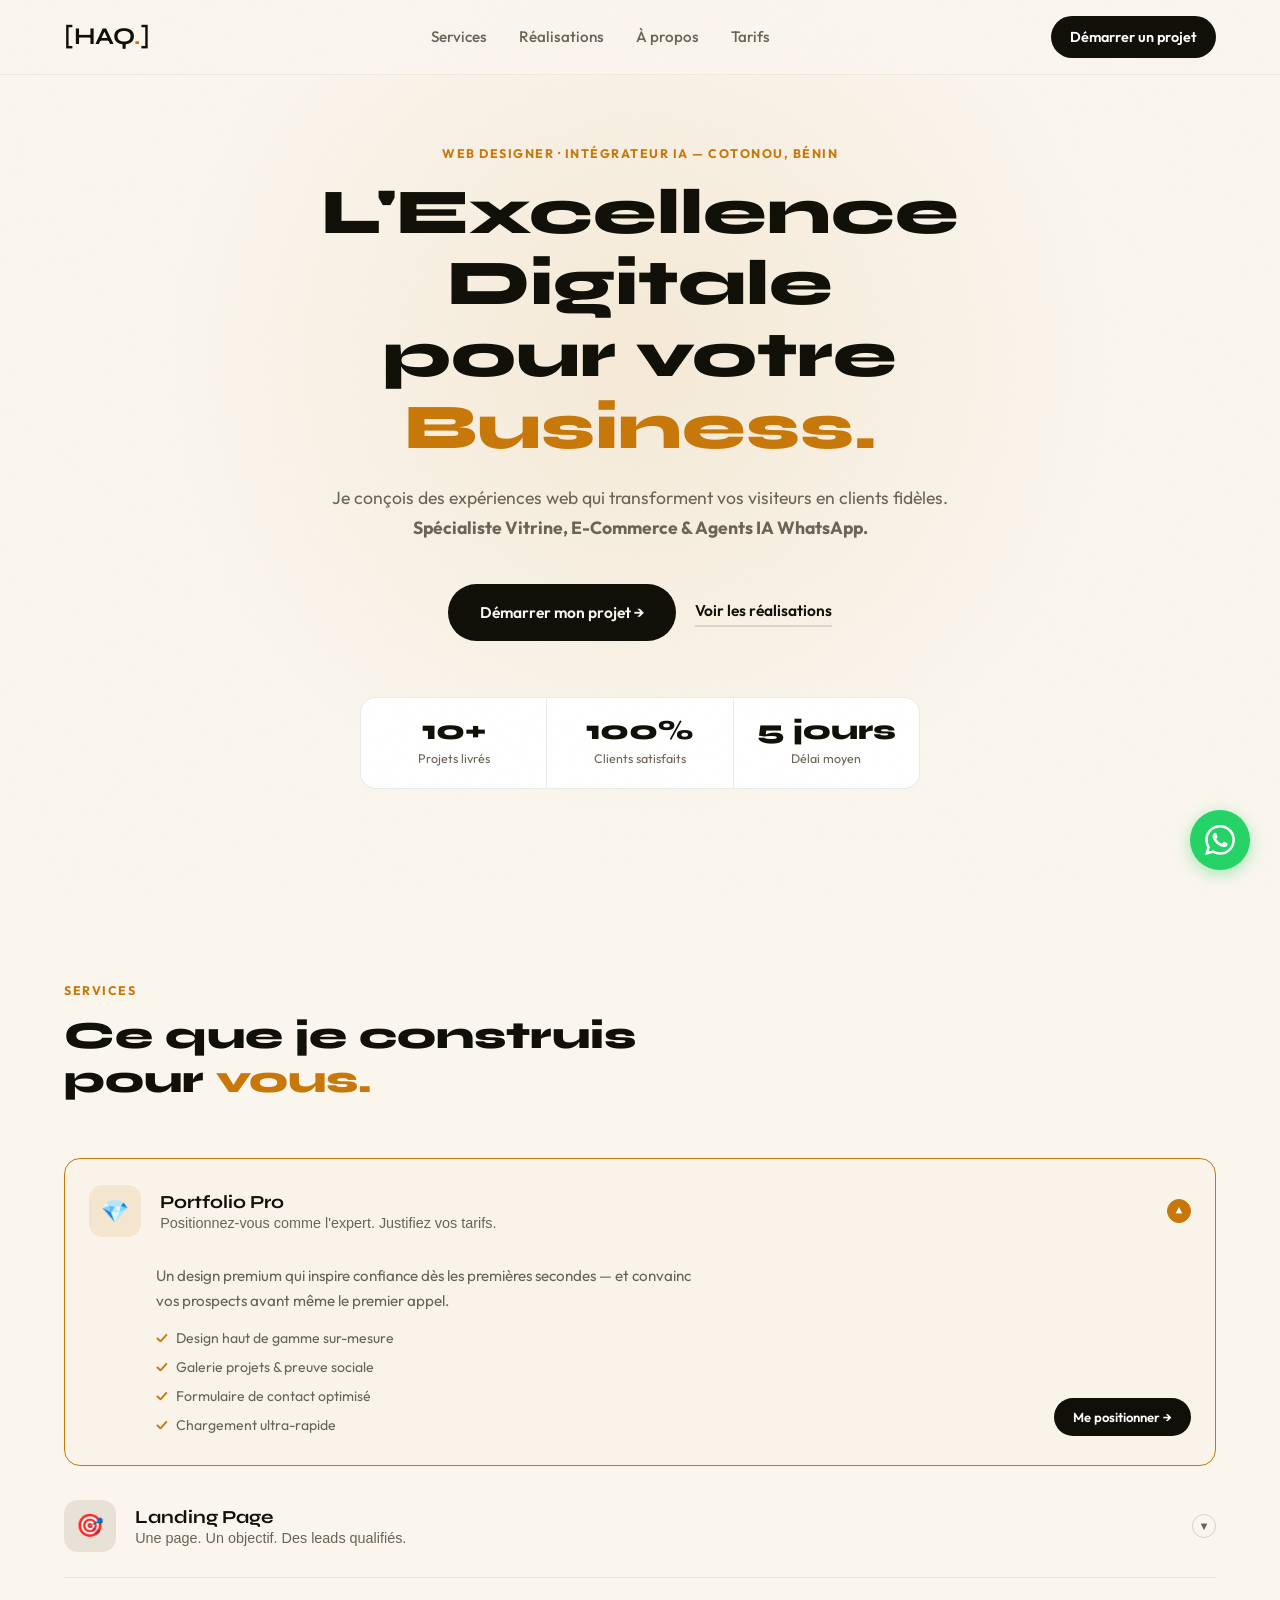
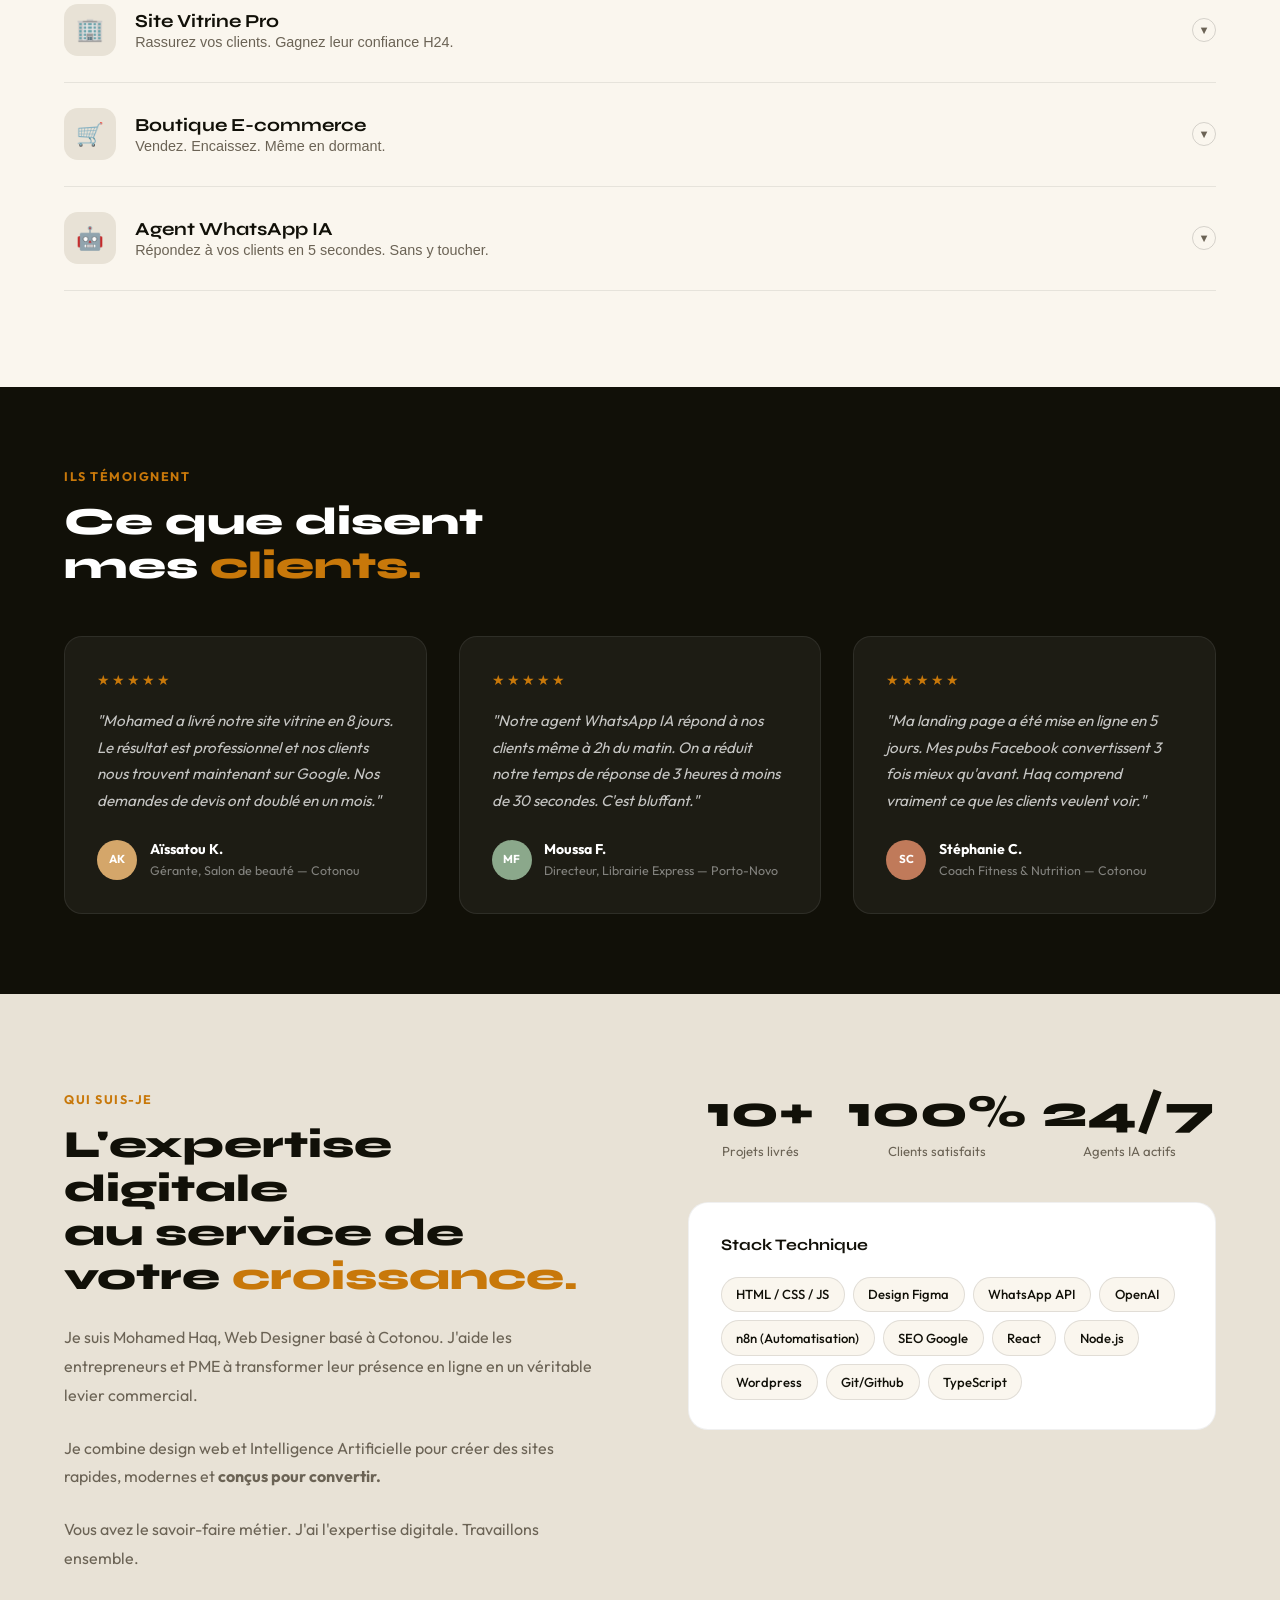
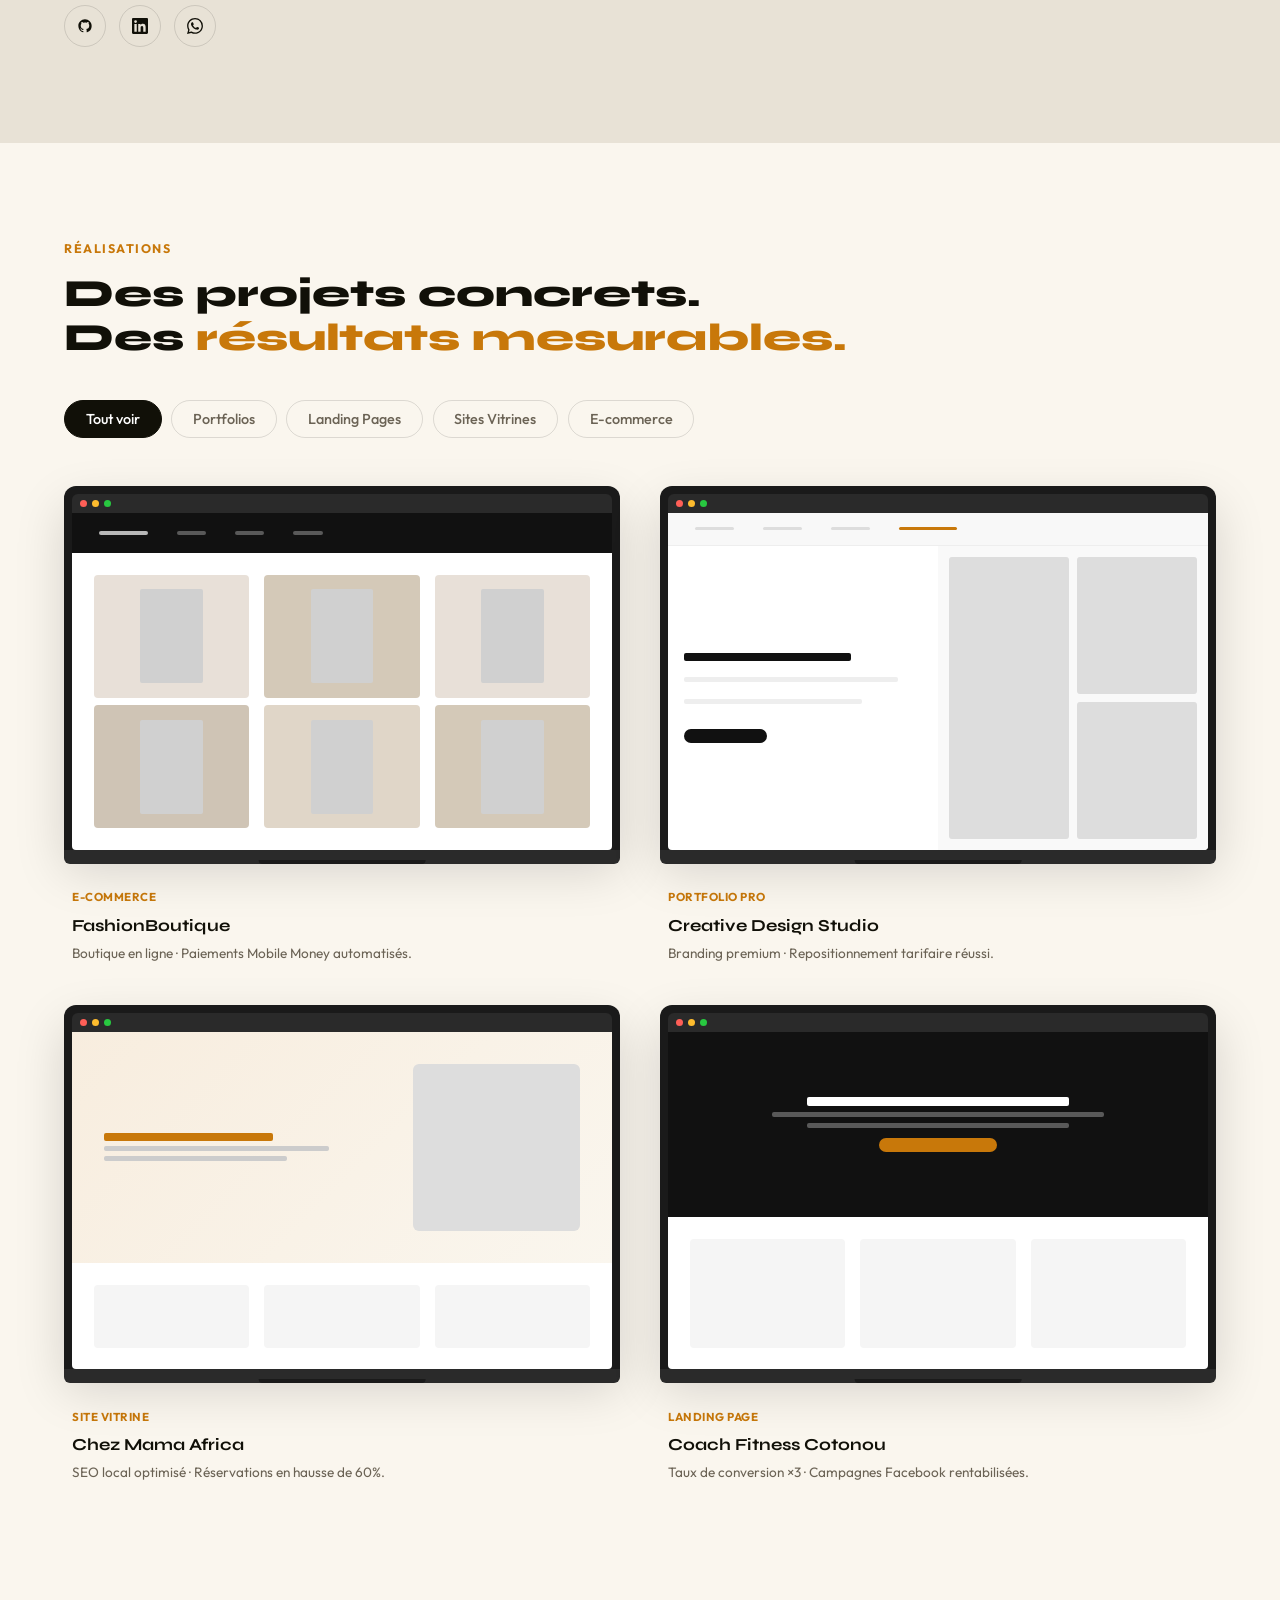
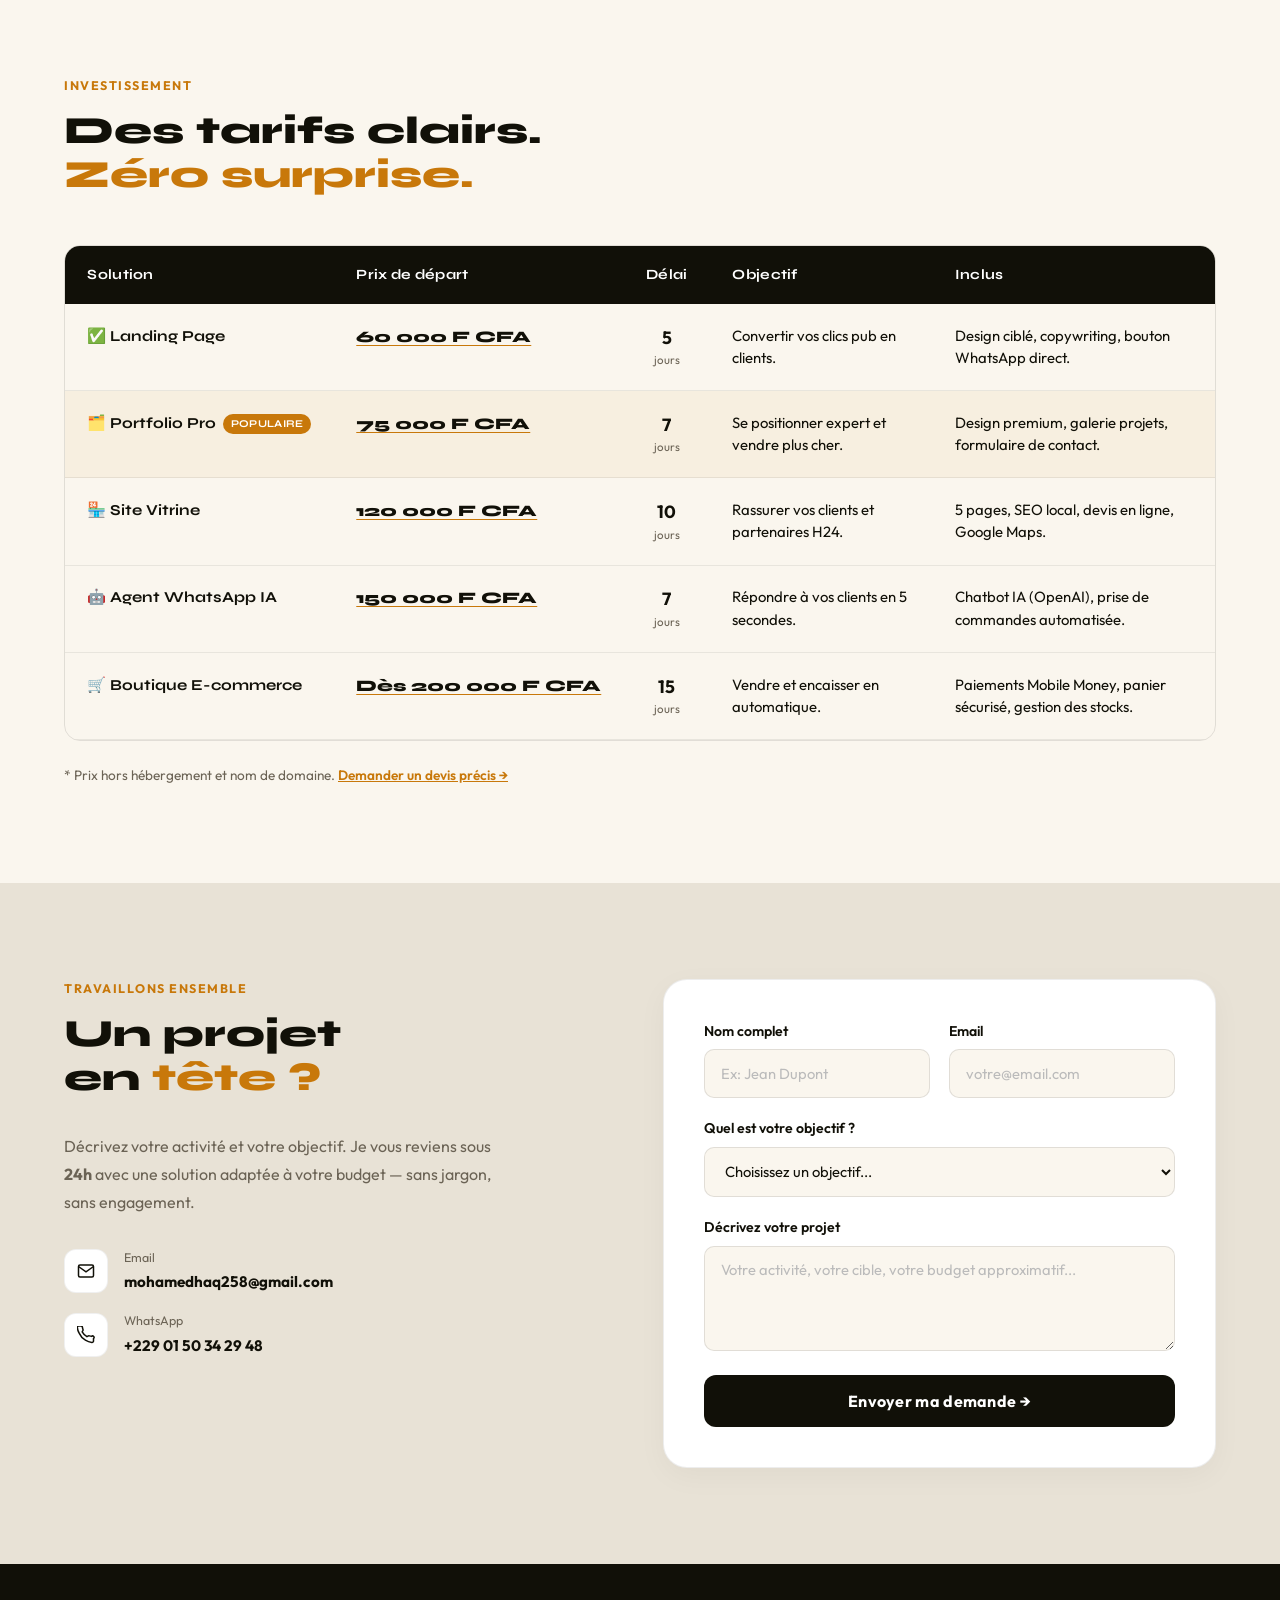
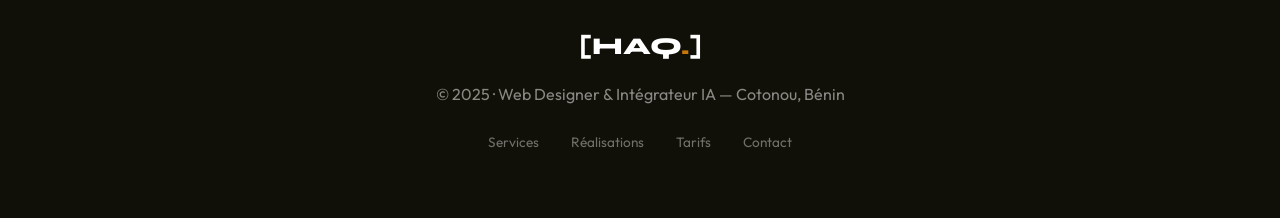
==== my-portfolio.html @ 440ac601 "Renaming of files and adding to git" ====
<!DOCTYPE html>
<html lang="fr">
<head>
<meta charset="UTF-8">
<meta name="viewport" content="width=device-width, initial-scale=1.0">
<title>Mohamed Haq — Web Designer & Intégrateur IA à Cotonou</title>
<meta name="description" content="Mohamed Haq, Web Designer & Intégrateur IA à Cotonou. Sites vitrines, e-commerce, landing pages et agents IA WhatsApp pour les PME au Bénin.">
<meta name="keywords" content="Web designer Bénin, création site web Cotonou, développeur web, e-commerce, automatisation IA, site vitrine, landing page">
<meta property="og:title" content="Mohamed Haq — Web Designer & Intégrateur IA">
<meta property="og:description" content="Sites web et agents IA qui génèrent des clients — pendant que vous gérez votre métier.">
<meta property="og:type" content="website">
<meta property="og:image" content="https://ton-site.com/image-partage.jpg">

<link rel="preconnect" href="https://fonts.googleapis.com">
<link href="https://fonts.googleapis.com/css2?family=Syne:wght@700;800&family=Outfit:wght@300;400;500;600&display=swap" rel="stylesheet">
<style>
  :root { --ink: #111008; --cream: #FAF6EE; --amber: #C8780A; --amber-light: #F0A030; --terra: #B34A22; --sage: #5C6B4A; --warm-grey: #E8E2D6; --text-muted: #6B6355; --white: #FFFFFF; }
  *, *::before, *::after { box-sizing: border-box; margin: 0; padding: 0; }
  html { scroll-behavior: smooth; }
  body { font-family: 'Outfit', sans-serif; background: var(--cream); color: var(--ink); overflow-x: hidden; line-height: 1.6; }
  h1, h2, h3, .logo { font-family: 'Syne', sans-serif; }
  body::before { content: ''; position: fixed; inset: 0; background-image: url("data:image/svg+xml,%3Csvg viewBox='0 0 512 512' xmlns='http://www.w3.org/2000/svg'%3E%3Cfilter id='n'%3E%3CfeTurbulence type='fractalNoise' baseFrequency='0.75' numOctaves='4' stitchTiles='stitch'/%3E%3C/filter%3E%3Crect width='100%25' height='100%25' filter='url(%23n)' opacity='0.03'/%3E%3C/svg%3E"); pointer-events: none; z-index: 9999; opacity: 0.4; }

  /* NAV */
  nav { position: fixed; top: 0; width: 100%; padding: 1rem 5%; background: rgba(250,246,238,0.92); border-bottom: 1px solid rgba(0,0,0,0.05); backdrop-filter: blur(15px); display: flex; align-items: center; justify-content: space-between; z-index: 1000; }
  .logo { font-size: 1.5rem; font-weight: 800; color: var(--ink); text-decoration: none; position: relative; z-index: 1001; }
  .logo span { color: var(--amber); }
  .lien { list-style: none; display: flex; gap: 2rem; align-items: center; }
  .lien li a { text-decoration: none; font-size: 0.95rem; font-weight: 500; color: var(--text-muted); transition: 0.3s; }
  .lien li a:hover { color: var(--amber); }
  .btn-nav { padding: 0.6rem 1.2rem; border-radius: 30px; font-size: 0.9rem; font-weight: 600; color: white; background: var(--ink); border: none; cursor: pointer; transition: 0.3s; text-decoration: none; }
  .btn-nav:hover { background: var(--amber); }
  .menu-burger { display: none; flex-direction: column; gap: 5px; cursor: pointer; z-index: 1001; }
  .menu-burger span { width: 25px; height: 3px; background: var(--ink); transition: 0.3s; border-radius: 2px; }
  .mobile-only { display: none; }

  /* HERO — simplifié, centré, premium */
  .hero {
    padding: 9rem 5% 6rem;
    text-align: center;
    position: relative;
    overflow: hidden;
  }
  .hero-bg-circle {
    position: absolute;
    left: 50%; top: -10%;
    transform: translateX(-50%);
    width: 80vw; height: 70vw;
    border-radius: 50%;
    background: radial-gradient(circle, rgba(200,120,10,0.1) 0%, rgba(200,120,10,0.03) 50%, transparent 70%);
    pointer-events: none;
  }
  .hero-content { position: relative; max-width: 800px; margin: 0 auto; }
  .hero h1 { font-size: clamp(2.4rem, 5vw, 4rem); font-weight: 800; line-height: 1.12; margin-bottom: 1.2rem; }
  .hero h1 em { font-style: normal; color: var(--amber); }
  .hero-sub { font-size: 1.1rem; color: var(--text-muted); max-width: 54ch; margin: 0 auto 2.5rem; line-height: 1.75; }
  .hero-actions { display: flex; gap: 1.2rem; align-items: center; justify-content: center; flex-wrap: wrap; margin-bottom: 3.5rem; }
  .btn-primary { background: var(--ink); color: var(--cream); padding: 1rem 2rem; border-radius: 3rem; font-weight: 600; text-decoration: none; display: inline-flex; align-items: center; gap: 0.5rem; transition: 0.3s; font-size: 0.97rem; }
  .btn-primary:hover { background: var(--amber); transform: translateY(-3px); }
  .btn-secondary { color: var(--ink); font-weight: 600; text-decoration: none; display: inline-flex; align-items: center; gap: 0.5rem; font-size: 0.97rem; border-bottom: 2px solid rgba(0,0,0,0.12); padding-bottom: 2px; transition: 0.3s; }
  .btn-secondary:hover { border-color: var(--amber); color: var(--amber); }

  /* HERO STATS STRIP */
  .hero-stats { display: flex; justify-content: center; gap: 0; border: 1px solid rgba(0,0,0,0.08); border-radius: 16px; overflow: hidden; max-width: 560px; margin: 0 auto; background: white; }
  .hero-stat { flex: 1; padding: 1.2rem 1rem; border-right: 1px solid rgba(0,0,0,0.07); text-align: center; }
  .hero-stat:last-child { border-right: none; }
  .hero-stat-num { font-family: 'Syne', sans-serif; font-size: 1.7rem; font-weight: 800; color: var(--ink); display: block; line-height: 1; }
  .hero-stat-label { font-size: 0.78rem; color: var(--text-muted); display: block; margin-top: 0.3rem; }

  /* SECTIONS */
  .section { padding: 6rem 5%; }
  .section-label { color: var(--amber); font-weight: 700; text-transform: uppercase; font-size: 0.78rem; letter-spacing: 1.5px; margin-bottom: 0.8rem; }
  .section-title { font-size: 2.4rem; font-weight: 800; line-height: 1.15; }
  .section-title em { font-style: normal; color: var(--amber); }

  /* SERVICES */
  .services-header { margin-bottom: 3rem; }
  .accordion-list { list-style: none; display: flex; flex-direction: column; gap: 0; }
  .accordion-item { border-bottom: 1px solid rgba(0,0,0,0.08); transition: all 0.3s ease; }
  .accordion-item:first-child { border-top: 1px solid rgba(0,0,0,0.08); }
  .accordion-trigger { width: 100%; background: none; border: none; cursor: pointer; padding: 1.6rem 0; display: flex; align-items: center; gap: 1.2rem; text-align: left; transition: 0.25s; }
  .accordion-icon-wrap { width: 52px; height: 52px; border-radius: 14px; background: var(--warm-grey); display: flex; align-items: center; justify-content: center; font-size: 1.4rem; flex-shrink: 0; transition: background 0.3s; }
  .accordion-text { flex: 1; }
  .accordion-text strong { display: block; font-family: 'Syne', sans-serif; font-size: 1.15rem; font-weight: 700; color: var(--ink); margin-bottom: 0.15rem; }
  .accordion-text span { font-size: 0.9rem; color: var(--text-muted); }
  .accordion-chevron { width: 24px; height: 24px; border-radius: 50%; border: 1.5px solid rgba(0,0,0,0.15); display: flex; align-items: center; justify-content: center; color: var(--text-muted); flex-shrink: 0; transition: transform 0.35s, border-color 0.3s, background 0.3s; font-size: 0.7rem; }
  .accordion-body { display: grid; grid-template-rows: 0fr; transition: grid-template-rows 0.4s ease; overflow: hidden; }
  .accordion-body-inner { overflow: hidden; padding: 0 0 0 4.2rem; }
  .accordion-body-content { padding-bottom: 1.8rem; display: grid; grid-template-columns: 1fr auto; gap: 2rem; align-items: end; }
  .accordion-body-content p { font-size: 0.95rem; color: var(--text-muted); max-width: 55ch; line-height: 1.7; }
  .accordion-body-content ul { list-style: none; margin-top: 0.8rem; display: flex; flex-direction: column; gap: 0.4rem; }
  .accordion-body-content ul li { font-size: 0.88rem; color: var(--text-muted); display: flex; align-items: center; gap: 0.5rem; }
  .accordion-body-content ul li::before { content: '✓'; color: var(--amber); font-weight: 700; }
  .accordion-price { text-align: right; flex-shrink: 0; }
  .accordion-price a { display: inline-block; margin-top: 0.8rem; padding: 0.55rem 1.2rem; border-radius: 30px; background: var(--ink); color: white; font-size: 0.82rem; font-weight: 600; text-decoration: none; transition: 0.25s; }
  .accordion-price a:hover { background: var(--amber); }
  .accordion-item.active { border-color: var(--amber); border: 1.5px solid var(--amber); border-radius: 16px; padding: 0 1.5rem; margin: 0.5rem 0; background: rgba(200,120,10,0.02); }
  .accordion-item.active .accordion-icon-wrap { background: rgba(200,120,10,0.12); }
  .accordion-item.active .accordion-chevron { transform: rotate(180deg); border-color: var(--amber); background: var(--amber); color: white; }
  .accordion-item.active .accordion-body { grid-template-rows: 1fr; }
  .accordion-item:not(.active) { padding: 0; border-left: none; border-right: none; border-radius: 0; margin: 0; background: none; }
  .accordion-item:not(.active):first-child { border-top: 1px solid rgba(0,0,0,0.08); }

  /* PREUVES SOCIALES — nouvelle section */
  .proof-section { background: var(--ink); padding: 5rem 5%; }
  .proof-grid { display: grid; grid-template-columns: repeat(3, 1fr); gap: 2rem; margin-top: 3rem; }
  .proof-card { background: rgba(255,255,255,0.05); border: 1px solid rgba(255,255,255,0.08); border-radius: 18px; padding: 2rem; }
  .proof-stars { color: var(--amber); font-size: 0.9rem; margin-bottom: 1rem; letter-spacing: 2px; }
  .proof-text { font-size: 0.95rem; color: rgba(255,255,255,0.75); line-height: 1.75; margin-bottom: 1.5rem; font-style: italic; }
  .proof-author { display: flex; align-items: center; gap: 0.8rem; }
  .proof-avatar { width: 40px; height: 40px; border-radius: 50%; display: flex; align-items: center; justify-content: center; font-size: 0.72rem; font-weight: 700; color: white; flex-shrink: 0; }
  .proof-name { font-size: 0.88rem; font-weight: 700; color: white; display: block; }
  .proof-role { font-size: 0.78rem; color: rgba(255,255,255,0.45); display: block; }
  .proof-section .section-label { color: var(--amber); }
  .proof-section .section-title { color: white; max-width: 30ch; }

  /* ABOUT */
  .about-section { background: var(--warm-grey); display: grid; grid-template-columns: 1fr 1fr; gap: 6rem; align-items: start; }
  .about-left { display: flex; flex-direction: column; gap: 1.5rem; }
  .about-left p { font-size: 1rem; color: var(--text-muted); line-height: 1.8; }
  .about-socials { display: flex; gap: 0.8rem; margin-top: 0.5rem; }
  .about-social-btn { width: 42px; height: 42px; border-radius: 50%; border: 1.5px solid rgba(0,0,0,0.12); background: transparent; display: flex; align-items: center; justify-content: center; cursor: pointer; text-decoration: none; color: var(--ink); transition: 0.25s; }
  .about-social-btn:hover { border-color: var(--amber); color: var(--amber); background: rgba(200,120,10,0.06); }
  .about-right { display: flex; flex-direction: column; gap: 2.5rem; }
  .about-stats { display: grid; grid-template-columns: repeat(3, 1fr); gap: 1rem; }
  .about-stat { text-align: center; }
  .about-stat-number { font-family: 'Syne', sans-serif; font-size: 2.8rem; font-weight: 800; color: var(--ink); line-height: 1; display: block; }
  .about-stat-label { font-size: 0.82rem; color: var(--text-muted); margin-top: 0.4rem; display: block; }
  .about-tech-box { background: white; border-radius: 20px; padding: 1.8rem 2rem; border: 1px solid rgba(0,0,0,0.06); }
  .about-tech-box h4 { font-family: 'Syne', sans-serif; font-size: 1rem; font-weight: 700; color: var(--ink); margin-bottom: 1.2rem; }
  .tech-tags { display: flex; flex-wrap: wrap; gap: 0.5rem; }
  .tech-tag { padding: 0.4rem 0.9rem; border-radius: 30px; border: 1.5px solid rgba(0,0,0,0.1); font-size: 0.82rem; font-weight: 500; color: var(--ink); background: var(--cream); transition: 0.2s; }
  .tech-tag:hover { border-color: var(--amber); color: var(--amber); }

  /* PORTFOLIO */
  .portfolio-section { background: var(--cream); }
  .filter-tabs { display: flex; gap: 0.6rem; flex-wrap: wrap; margin: 2.5rem 0 3rem; }
  .filter-tab { padding: 0.55rem 1.3rem; border-radius: 30px; border: 1.5px solid rgba(0,0,0,0.12); background: transparent; font-family: 'Outfit', sans-serif; font-size: 0.9rem; font-weight: 500; color: var(--text-muted); cursor: pointer; transition: 0.25s; }
  .filter-tab:hover { border-color: var(--amber); color: var(--amber); }
  .filter-tab.active { background: var(--ink); color: white; border-color: var(--ink); }
  .projects-grid { display: grid; grid-template-columns: repeat(2, 1fr); gap: 2.5rem; }
  .project-card { cursor: pointer; transition: transform 0.3s ease; }
  .project-card:hover { transform: translateY(-6px); }
  .project-card[data-hidden="true"] { display: none; }
  .laptop-frame { position: relative; width: 100%; }
  .laptop-body { background: #1a1a1a; border-radius: 12px 12px 0 0; padding: 8px 8px 0; box-shadow: 0 20px 50px rgba(0,0,0,0.15); }
  .laptop-topbar { display: flex; align-items: center; gap: 5px; padding: 6px 8px; background: #2a2a2a; border-radius: 6px 6px 0 0; }
  .laptop-dot { width: 7px; height: 7px; border-radius: 50%; }
  .laptop-dot:nth-child(1) { background: #ff5f57; } .laptop-dot:nth-child(2) { background: #febc2e; } .laptop-dot:nth-child(3) { background: #28c840; }
  .laptop-screen { background: #f5f5f5; border-radius: 0 0 4px 4px; overflow: hidden; aspect-ratio: 16/10; display: flex; align-items: center; justify-content: center; position: relative; }
  .laptop-base { background: #2a2a2a; height: 14px; border-radius: 0 0 6px 6px; position: relative; }
  .laptop-base::after { content: ''; position: absolute; bottom: 0; left: 50%; transform: translateX(-50%); width: 30%; height: 4px; background: #1a1a1a; border-radius: 0 0 4px 4px; }
  .screen-ecommerce { background: white; width: 100%; height: 100%; display: flex; flex-direction: column; }
  .screen-nav { background: #111; height: 12%; display: flex; align-items: center; padding: 0 5%; gap: 6%; }
  .screen-nav-dot { width: 6%; height: 4px; background: rgba(255,255,255,0.3); border-radius: 2px; }
  .screen-nav-dot:first-child { background: rgba(255,255,255,0.7); width: 10%; }
  .screen-products { display: grid; grid-template-columns: repeat(3, 1fr); gap: 3%; padding: 4%; flex: 1; }
  .screen-product { background: #f0f0f0; border-radius: 4px; display: flex; align-items: center; justify-content: center; }
  .screen-product::after { content: ''; width: 40%; aspect-ratio: 2/3; background: #d0d0d0; border-radius: 2px; }
  .screen-portfolio { background: white; width: 100%; height: 100%; display: flex; flex-direction: column; }
  .screen-port-nav { height: 10%; background: #f8f8f8; border-bottom: 1px solid #eee; display: flex; align-items: center; padding: 0 5%; gap: 6%; }
  .screen-port-dot { width: 8%; height: 3px; background: #ddd; border-radius: 2px; }
  .screen-port-body { flex: 1; display: grid; grid-template-columns: 1fr 1fr; }
  .screen-port-left { padding: 6%; display: flex; flex-direction: column; justify-content: center; gap: 6%; }
  .screen-port-title { height: 8px; width: 70%; background: #111; border-radius: 2px; }
  .screen-port-sub { height: 5px; width: 90%; background: #eee; border-radius: 2px; }
  .screen-port-sub2 { height: 5px; width: 75%; background: #eee; border-radius: 2px; }
  .screen-port-btn { height: 14px; width: 35%; background: #111; border-radius: 10px; margin-top: 4%; }
  .screen-port-right { display: grid; grid-template-columns: 1fr 1fr; gap: 3%; padding: 4%; background: #f9f9f9; }
  .screen-port-img { background: #ddd; border-radius: 3px; }
  .screen-vitrine { background: white; width: 100%; height: 100%; display: flex; flex-direction: column; }
  .screen-vit-hero { flex: 0 0 45%; background: linear-gradient(135deg, #C8780A22, #FAF6EE); display: flex; align-items: center; padding: 6%; gap: 6%; }
  .screen-vit-text { display: flex; flex-direction: column; gap: 5px; flex: 1; }
  .screen-vit-t1 { height: 8px; width: 60%; background: #C8780A; border-radius: 2px; }
  .screen-vit-t2 { height: 5px; width: 80%; background: #ccc; border-radius: 2px; }
  .screen-vit-t3 { height: 5px; width: 65%; background: #ccc; border-radius: 2px; }
  .screen-vit-img { width: 35%; aspect-ratio: 1; background: #ddd; border-radius: 6px; }
  .screen-vit-cards { flex: 1; display: grid; grid-template-columns: repeat(3,1fr); gap: 3%; padding: 4%; }
  .screen-vit-card { background: #f5f5f5; border-radius: 4px; }
  .screen-landing { background: white; width: 100%; height: 100%; display: flex; flex-direction: column; }
  .screen-land-hero { flex: 0 0 55%; background: #111; display: flex; flex-direction: column; align-items: center; justify-content: center; gap: 6px; padding: 6%; }
  .screen-land-t { height: 9px; width: 55%; background: white; border-radius: 2px; }
  .screen-land-s { height: 5px; width: 70%; background: rgba(255,255,255,0.3); border-radius: 2px; }
  .screen-land-btn { height: 14px; width: 25%; background: var(--amber); border-radius: 10px; margin-top: 4px; }
  .screen-land-bottom { flex: 1; display: grid; grid-template-columns: repeat(3,1fr); gap: 3%; padding: 4%; }
  .screen-land-feat { background: #f5f5f5; border-radius: 4px; }
  .project-info { padding: 1.2rem 0.5rem 0; }
  .project-tag { display: inline-block; font-size: 0.72rem; font-weight: 700; text-transform: uppercase; letter-spacing: 0.5px; color: var(--amber); margin-bottom: 0.4rem; }
  .project-info h3 { font-size: 1.05rem; font-weight: 700; color: var(--ink); margin-bottom: 0.2rem; }
  .project-info p { font-size: 0.85rem; color: var(--text-muted); }

  /* TARIFS */
  .pricing-table-wrap { margin-top: 3rem; border-radius: 16px; overflow-x: auto; border: 1px solid rgba(0,0,0,0.1); }
  .pricing-table { width: 100%; border-collapse: collapse; font-size: 0.93rem; min-width: 650px; }
  .pricing-table thead tr { background: var(--ink); color: white; }
  .pricing-table thead th { padding: 1.1rem 1.4rem; text-align: left; font-family: 'Syne', sans-serif; font-size: 0.88rem; font-weight: 700; letter-spacing: 0.3px; white-space: nowrap; }
  .pricing-table tbody tr { border-bottom: 1px solid rgba(0,0,0,0.07); transition: background 0.2s; }
  .pricing-table tbody tr:hover { background: rgba(200,120,10,0.04); }
  .pricing-table tbody tr.highlight { background: rgba(200,120,10,0.06); }
  .pricing-table td { padding: 1.3rem 1.4rem; vertical-align: top; color: var(--ink); line-height: 1.5; }
  .pricing-table td:first-child { font-family: 'Syne', sans-serif; font-weight: 700; font-size: 0.95rem; white-space: nowrap; }
  .pricing-price { font-family: 'Syne', sans-serif; font-weight: 800; font-size: 1rem; color: var(--ink); text-decoration: underline; text-decoration-color: var(--amber); text-underline-offset: 3px; white-space: nowrap; }
  .pricing-delay { font-weight: 700; font-size: 1.1rem; text-align: center; }
  .pricing-delay small { display: block; font-size: 0.72rem; font-weight: 400; color: var(--text-muted); }
  .badge-pop { display: inline-block; background: var(--amber); color: white; font-size: 0.65rem; font-weight: 700; padding: 0.15rem 0.5rem; border-radius: 20px; margin-left: 0.4rem; vertical-align: middle; text-transform: uppercase; letter-spacing: 0.3px; }

  /* CONTACT */
  .contact-section { background: var(--warm-grey); }
  .contact-grid { display: grid; grid-template-columns: 1fr 1.1fr; gap: 6rem; align-items: start; }
  .contact-left { display: flex; flex-direction: column; gap: 2rem; }
  .contact-left p { font-size: 1rem; color: var(--text-muted); line-height: 1.75; max-width: 40ch; }
  .contact-infos { display: flex; flex-direction: column; gap: 1rem; }
  .contact-info-item { display: flex; align-items: center; gap: 1rem; }
  .contact-info-icon { width: 44px; height: 44px; background: white; border-radius: 12px; display: flex; align-items: center; justify-content: center; color: var(--ink); flex-shrink: 0; border: 1px solid rgba(0,0,0,0.06); }
  .contact-info-text small { display: block; font-size: 0.78rem; color: var(--text-muted); margin-bottom: 0.1rem; }
  .contact-info-text strong { font-size: 0.95rem; font-weight: 700; color: var(--ink); }
  .contact-form-card { background: white; border-radius: 24px; padding: 2.5rem; border: 1px solid rgba(0,0,0,0.07); box-shadow: 0 8px 30px rgba(0,0,0,0.04); }
  .form-row { display: grid; grid-template-columns: 1fr 1fr; gap: 1.2rem; margin-bottom: 1.2rem; }
  .form-group { display: flex; flex-direction: column; gap: 0.45rem; margin-bottom: 1.2rem; }
  .form-group:last-of-type { margin-bottom: 1.5rem; }
  .form-group label { font-size: 0.88rem; font-weight: 600; color: var(--ink); }
  input, select, textarea { padding: 0.85rem 1rem; border: 1.5px solid rgba(0,0,0,0.1); border-radius: 10px; font-family: 'Outfit', sans-serif; font-size: 0.92rem; color: var(--ink); background: var(--cream); outline: none; transition: border-color 0.2s; width: 100%; }
  input::placeholder, textarea::placeholder { color: #bbb; }
  input:focus, select:focus, textarea:focus { border-color: var(--amber); background: white; }
  .btn-contact-submit { width: 100%; padding: 1rem; background: var(--ink); color: white; border: none; border-radius: 12px; font-family: 'Outfit', sans-serif; font-size: 1rem; font-weight: 700; cursor: pointer; transition: 0.3s; letter-spacing: 0.3px; }
  .btn-contact-submit:hover { background: var(--amber); }

  /* WHATSAPP + FOOTER */
  .whatsapp-float { position: fixed; width: 60px; height: 60px; bottom: 30px; right: 30px; background-color: #25d366; color: #FFF; border-radius: 50px; text-align: center; font-size: 30px; box-shadow: 0px 4px 15px rgba(37,211,102,0.4); z-index: 1000; display: flex; align-items: center; justify-content: center; transition: transform 0.3s ease; }
  .whatsapp-float:hover { transform: scale(1.1); }
  footer { background: var(--ink); color: rgba(255,255,255,0.5); padding: 4rem 5%; text-align: center; }
  .footer-logo { font-size: 1.5rem; color: white; text-decoration: none; display: block; margin-bottom: 1rem; font-family: 'Syne', sans-serif; font-weight: 800; }
  .footer-links { display: flex; justify-content: center; gap: 2rem; margin-top: 1.5rem; flex-wrap: wrap; }
  .footer-links a { color: rgba(255,255,255,0.4); text-decoration: none; font-size: 0.85rem; transition: color 0.2s; }
  .footer-links a:hover { color: var(--amber); }

  @keyframes float { 0%, 100% { transform: translateY(0); } 50% { transform: translateY(-12px); } }
  .reveal { opacity: 0; transform: translateY(28px); transition: 0.7s ease-out; }
  .reveal.visible { opacity: 1; transform: translateY(0); }

  @media (max-width: 900px) {
    .btn-nav.desktop-only { display: none; }
    .menu-burger { display: flex; }
    .lien { position: absolute; top: 100%; left: 0; width: 100%; background: var(--cream); flex-direction: column; align-items: stretch; gap: 0; border-bottom: 1px solid rgba(0,0,0,0.1); box-shadow: 0 10px 20px rgba(0,0,0,0.05); max-height: 0; overflow: hidden; transition: max-height 0.3s ease; }
    .lien.active { max-height: 400px; }
    .lien li { text-align: center; }
    .lien li a { display: block; padding: 1.2rem; border-top: 1px solid rgba(0,0,0,0.05); }
    .mobile-only { display: block; background: var(--ink); }
    .mobile-only a { color: white !important; font-weight: 600; }
    .menu-burger.active span:nth-child(1) { transform: translateY(8px) rotate(45deg); }
    .menu-burger.active span:nth-child(2) { opacity: 0; }
    .menu-burger.active span:nth-child(3) { transform: translateY(-8px) rotate(-45deg); }
    .section { padding: 4rem 5%; }
    .section-title { font-size: 2rem; }
    .hero { padding: 8rem 5% 4rem; }
    .hero-stats { flex-direction: column; max-width: 100%; border: none; gap: 0; }
    .hero-stat { border-right: none; border-bottom: 1px solid rgba(0,0,0,0.07); }
    .hero-stat:last-child { border-bottom: none; }
    .about-section { grid-template-columns: 1fr; gap: 3rem; text-align: center; }
    .about-socials { justify-content: center; }
    .about-stats { grid-template-columns: repeat(3,1fr); }
    .about-stat-number { font-size: 2.2rem; }
    .accordion-trigger { padding: 1.2rem 0; gap: 1rem; }
    .accordion-icon-wrap { width: 45px; height: 45px; font-size: 1.2rem; }
    .accordion-body-inner { padding: 0 0 0 0.5rem; }
    .accordion-body-content { grid-template-columns: 1fr; gap: 1.5rem; }
    .accordion-price { text-align: left; }
    .accordion-item.active { padding: 0 1rem; }
    .filter-tabs { justify-content: center; margin: 1.5rem 0 2.5rem; }
    .projects-grid { grid-template-columns: 1fr; gap: 2rem; }
    .proof-grid { grid-template-columns: 1fr; }
    .pricing-table-wrap { border-radius: 10px; }
    .pricing-table td { font-size: 0.85rem; padding: 1rem; }
    .contact-grid { grid-template-columns: 1fr; gap: 3rem; text-align: center; }
    .contact-left p { max-width: 100%; }
    .contact-infos { align-items: center; text-align: left; }
    .contact-info-item { width: 100%; max-width: 300px; margin: 0 auto; }
    .form-row { grid-template-columns: 1fr; }
    .contact-form-card { padding: 1.5rem; }
    .whatsapp-float { width: 50px; height: 50px; bottom: 20px; right: 20px; }
    .whatsapp-float svg { width: 25px; height: 25px; }
  }
</style>
</head>
<body>

  <nav>
    <a href="#" class="logo"><b>[HAQ<span>.</span>]</b></a>
    <div class="menu-burger" id="mobile-menu-btn"><span></span><span></span><span></span></div>
    <ul class="lien" id="nav-links">
       <li><a href="#services">Services</a></li>
       <li><a href="#portfolio">Réalisations</a></li>
       <li><a href="#a-propos">À propos</a></li>
       <li><a href="#tarifs">Tarifs</a></li>
       <li class="mobile-only"><a href="#contact">Démarrer un projet</a></li>
    </ul>
    <a href="#contact" class="btn-nav desktop-only">Démarrer un projet</a>
  </nav>

  <!-- ═══════════════════════════════════════ HERO ═══ -->
  <header class="hero">
    <div class="hero-bg-circle"></div>
    <div class="hero-content reveal visible">
      <div class="section-label">Web Designer · Intégrateur IA — Cotonou, Bénin</div>
      <h1>L'Excellence Digitale<br>pour votre <em>Business.</em></h1>
      <p class="hero-sub">
        Je conçois des expériences web qui transforment vos visiteurs en clients fidèles.<br>
        <strong>Spécialiste Vitrine, E-Commerce &amp; Agents IA WhatsApp.</strong>
      </p>
      <div class="hero-actions">
        <a href="#contact" class="btn-primary">Démarrer mon projet →</a>
        <a href="#portfolio" class="btn-secondary">Voir les réalisations</a>
      </div>

      <!-- Strip de chiffres — preuve sociale immédiate -->
      <div class="hero-stats">
        <div class="hero-stat">
          <span class="hero-stat-num">10+</span>
          <span class="hero-stat-label">Projets livrés</span>
        </div>
        <div class="hero-stat">
          <span class="hero-stat-num">100%</span>
          <span class="hero-stat-label">Clients satisfaits</span>
        </div>
        <div class="hero-stat">
          <span class="hero-stat-num">5 jours</span>
          <span class="hero-stat-label">Délai moyen</span>
        </div>
      </div>
    </div>
  </header>

  <!-- ══════════════════════════════════════ SERVICES ═══ -->
  <section class="section" id="services">
    <div class="services-header reveal">
      <div class="section-label">Services</div>
      <h2 class="section-title">Ce que je construis<br>pour <em>vous.</em></h2>
    </div>

    <ul class="accordion-list reveal">
      <li class="accordion-item active">
        <button class="accordion-trigger" aria-expanded="true">
          <div class="accordion-icon-wrap">💎</div>
          <div class="accordion-text">
            <strong>Portfolio Pro</strong>
            <span>Positionnez-vous comme l'expert. Justifiez vos tarifs.</span>
          </div>
          <div class="accordion-chevron">▼</div>
        </button>
        <div class="accordion-body">
          <div class="accordion-body-inner">
            <div class="accordion-body-content">
              <div>
                <p>Un design premium qui inspire confiance dès les premières secondes — et convainc vos prospects avant même le premier appel.</p>
                <ul>
                  <li>Design haut de gamme sur-mesure</li>
                  <li>Galerie projets &amp; preuve sociale</li>
                  <li>Formulaire de contact optimisé</li>
                  <li>Chargement ultra-rapide</li>
                </ul>
              </div>
              <div class="accordion-price">
                <a href="#contact">Me positionner →</a>
              </div>
            </div>
          </div>
        </div>
      </li>

      <li class="accordion-item">
        <button class="accordion-trigger" aria-expanded="false">
          <div class="accordion-icon-wrap">🎯</div>
          <div class="accordion-text">
            <strong>Landing Page</strong>
            <span>Une page. Un objectif. Des leads qualifiés.</span>
          </div>
          <div class="accordion-chevron">▼</div>
        </button>
        <div class="accordion-body">
          <div class="accordion-body-inner">
            <div class="accordion-body-content">
              <div>
                <p>Conçue pour convertir les clics publicitaires en prospects chauds — idéale pour vos campagnes Facebook et Google Ads.</p>
                <ul>
                  <li>Copywriting persuasif orienté conversion</li>
                  <li>Bouton WhatsApp direct intégré</li>
                  <li>Optimisée pour les pubs Facebook/Google</li>
                  <li>Livraison en 5 jours</li>
                </ul>
              </div>
              <div class="accordion-price">
                <a href="#contact">Générer des leads →</a>
              </div>
            </div>
          </div>
        </div>
      </li>

      <li class="accordion-item">
        <button class="accordion-trigger" aria-expanded="false">
          <div class="accordion-icon-wrap">🏢</div>
          <div class="accordion-text">
            <strong>Site Vitrine Pro</strong>
            <span>Rassurez vos clients. Gagnez leur confiance H24.</span>
          </div>
          <div class="accordion-chevron">▼</div>
        </button>
        <div class="accordion-body">
          <div class="accordion-body-inner">
            <div class="accordion-body-content">
              <div>
                <p>Votre meilleur commercial — disponible 24h/24, 7j/7. Il présente votre offre, rassure vos prospects et génère des demandes de devis.</p>
                <ul>
                  <li>Jusqu'à 5 pages complètes</li>
                  <li>Référencement Google (SEO local)</li>
                  <li>Formulaire de devis intégré</li>
                  <li>Google Maps &amp; coordonnées</li>
                </ul>
              </div>
              <div class="accordion-price">
                <a href="#contact">Gagner en crédibilité →</a>
              </div>
            </div>
          </div>
        </div>
      </li>

      <li class="accordion-item">
        <button class="accordion-trigger" aria-expanded="false">
          <div class="accordion-icon-wrap">🛒</div>
          <div class="accordion-text">
            <strong>Boutique E-commerce</strong>
            <span>Vendez. Encaissez. Même en dormant.</span>
          </div>
          <div class="accordion-chevron">▼</div>
        </button>
        <div class="accordion-body">
          <div class="accordion-body-inner">
            <div class="accordion-body-content">
              <div>
                <p>Votre boutique prend les commandes, accepte les paiements Mobile Money et gère les stocks — sans la moindre intervention de votre part.</p>
                <ul>
                  <li>Paiements Mobile Money (MTN/Moov) &amp; CB</li>
                  <li>Gestion des stocks simplifiée</li>
                  <li>Tunnel de vente optimisé</li>
                  <li>Back-office facile à prendre en main</li>
                </ul>
              </div>
              <div class="accordion-price">
                <a href="#contact">Vendre en automatique →</a>
              </div>
            </div>
          </div>
        </div>
      </li>

      <li class="accordion-item">
        <button class="accordion-trigger" aria-expanded="false">
          <div class="accordion-icon-wrap">🤖</div>
          <div class="accordion-text">
            <strong>Agent WhatsApp IA</strong>
            <span>Répondez à vos clients en 5 secondes. Sans y toucher.</span>
          </div>
          <div class="accordion-chevron">▼</div>
        </button>
        <div class="accordion-body">
          <div class="accordion-body-inner">
            <div class="accordion-body-content">
              <div>
                <p>Un assistant IA qui gère vos conversations WhatsApp, qualifie vos prospects et prend les commandes à votre place — 7j/7, 24h/24.</p>
                <ul>
                  <li>Réponses instantanées, sans attente</li>
                  <li>Prise de commandes et rendez-vous automatisée</li>
                  <li>Filtre les curieux, retient les acheteurs</li>
                  <li>Vous récupérez des heures chaque semaine</li>
                </ul>
              </div>
              <div class="accordion-price">
                <a href="#contact">Déléguer à l'IA →</a>
              </div>
            </div>
          </div>
        </div>
      </li>
    </ul>
  </section>

  <!-- ════════════════════════════════════ TÉMOIGNAGES ═══ -->
  <section class="proof-section" id="temoignages">
    <div class="reveal">
      <div class="section-label">Ils témoignent</div>
      <h2 class="section-title" style="color:white;">Ce que disent<br>mes <em>clients.</em></h2>
    </div>
    <div class="proof-grid reveal">
      <div class="proof-card">
        <div class="proof-stars">★★★★★</div>
        <p class="proof-text">"Mohamed a livré notre site vitrine en 8 jours. Le résultat est professionnel et nos clients nous trouvent maintenant sur Google. Nos demandes de devis ont doublé en un mois."</p>
        <div class="proof-author">
          <div class="proof-avatar" style="background:#D4A66A;">AK</div>
          <div>
            <span class="proof-name">Aïssatou K.</span>
            <span class="proof-role">Gérante, Salon de beauté — Cotonou</span>
          </div>
        </div>
      </div>
      <div class="proof-card">
        <div class="proof-stars">★★★★★</div>
        <p class="proof-text">"Notre agent WhatsApp IA répond à nos clients même à 2h du matin. On a réduit notre temps de réponse de 3 heures à moins de 30 secondes. C'est bluffant."</p>
        <div class="proof-author">
          <div class="proof-avatar" style="background:#8BA88B;">MF</div>
          <div>
            <span class="proof-name">Moussa F.</span>
            <span class="proof-role">Directeur, Librairie Express — Porto-Novo</span>
          </div>
        </div>
      </div>
      <div class="proof-card">
        <div class="proof-stars">★★★★★</div>
        <p class="proof-text">"Ma landing page a été mise en ligne en 5 jours. Mes pubs Facebook convertissent 3 fois mieux qu'avant. Haq comprend vraiment ce que les clients veulent voir."</p>
        <div class="proof-author">
          <div class="proof-avatar" style="background:#C07A5A;">SC</div>
          <div>
            <span class="proof-name">Stéphanie C.</span>
            <span class="proof-role">Coach Fitness &amp; Nutrition — Cotonou</span>
          </div>
        </div>
      </div>
    </div>
  </section>

  <!-- ══════════════════════════════════════ À PROPOS ═══ -->
  <section class="section about-section" id="a-propos">
    <div class="about-left reveal">
      <div>
        <div class="section-label">Qui suis-je</div>
        <h2 class="section-title">L'expertise digitale<br>au service de votre <em>croissance.</em></h2>
      </div>
      <p>Je suis Mohamed Haq, Web Designer basé à Cotonou. J'aide les entrepreneurs et PME à transformer leur présence en ligne en un véritable levier commercial.</p>
      <p>Je combine design web et Intelligence Artificielle pour créer des sites rapides, modernes et <strong>conçus pour convertir.</strong></p>
      <p>Vous avez le savoir-faire métier. J'ai l'expertise digitale. Travaillons ensemble.</p>
      <div class="about-socials">
        <a href="#" class="about-social-btn" title="GitHub"><svg width="16" height="16" fill="currentColor" viewBox="0 0 24 24"><path d="M12 2C6.477 2 2 6.484 2 12.017c0 4.425 2.865 8.18 6.839 9.504.5.092.682-.217.682-.483 0-.237-.008-.868-.013-1.703-2.782.605-3.369-1.343-3.369-1.343-.454-1.158-1.11-1.466-1.11-1.466-.908-.62.069-.608.069-.608 1.003.07 1.531 1.032 1.531 1.032.892 1.53 2.341 1.088 2.91.832.092-.647.35-1.088.636-1.338-2.22-.253-4.555-1.113-4.555-4.951 0-1.093.39-1.988 1.029-2.688-.103-.253-.446-1.272.098-2.65 0 0 .84-.27 2.75 1.026A9.564 9.564 0 0112 6.844c.85.004 1.705.115 2.504.337 1.909-1.296 2.747-1.027 2.747-1.027.546 1.379.202 2.398.1 2.651.64.7 1.028 1.595 1.028 2.688 0 3.848-2.339 4.695-4.566 4.943.359.309.678.92.678 1.855 0 1.338-.012 2.419-.012 2.747 0 .268.18.58.688.482A10.019 10.019 0 0022 12.017C22 6.484 17.522 2 12 2z"/></svg></a>
        <a href="#" class="about-social-btn" title="LinkedIn"><svg width="16" height="16" fill="currentColor" viewBox="0 0 24 24"><path d="M20.447 20.452h-3.554v-5.569c0-1.328-.027-3.037-1.852-3.037-1.853 0-2.136 1.445-2.136 2.939v5.667H9.351V9h3.414v1.561h.046c.477-.9 1.637-1.85 3.37-1.85 3.601 0 4.267 2.37 4.267 5.455v6.286zM5.337 7.433a2.062 2.062 0 01-2.063-2.065 2.064 2.064 0 112.063 2.065zm1.782 13.019H3.555V9h3.564v11.452zM22.225 0H1.771C.792 0 0 .774 0 1.729v20.542C0 23.227.792 24 1.771 24h20.451C23.2 24 24 23.227 24 22.271V1.729C24 .774 23.2 0 22.222 0h.003z"/></svg></a>
        <a href="#contact" class="about-social-btn" title="WhatsApp"><svg width="16" height="16" fill="currentColor" viewBox="0 0 24 24"><path d="M17.472 14.382c-.297-.149-1.758-.867-2.03-.967-.273-.099-.471-.148-.67.15-.197.297-.767.966-.94 1.164-.173.199-.347.223-.644.075-.297-.15-1.255-.463-2.39-1.475-.883-.788-1.48-1.761-1.653-2.059-.173-.297-.018-.458.13-.606.134-.133.298-.347.446-.52.149-.174.198-.298.298-.497.099-.198.05-.371-.025-.52-.075-.149-.669-1.612-.916-2.207-.242-.579-.487-.5-.669-.51-.173-.008-.371-.01-.57-.01-.198 0-.52.074-.792.372-.272.297-1.04 1.016-1.04 2.479 0 1.462 1.065 2.875 1.213 3.074.149.198 2.096 3.2 5.077 4.487.709.306 1.262.489 1.694.625.712.227 1.36.195 1.871.118.571-.085 1.758-.719 2.006-1.413.248-.694.248-1.289.173-1.413-.074-.124-.272-.198-.57-.347m-5.421 7.403h-.004a9.87 9.87 0 01-5.031-1.378l-.361-.214-3.741.982.998-3.648-.235-.374a9.86 9.86 0 01-1.51-5.26c.001-5.45 4.436-9.884 9.888-9.884 2.64 0 5.122 1.03 6.988 2.898a9.825 9.825 0 012.893 6.994c-.003 5.45-4.437 9.884-9.885 9.884m8.413-18.297A11.815 11.815 0 0012.05 0C5.495 0 .16 5.335.157 11.892c0 2.096.547 4.142 1.588 5.945L.057 24l6.305-1.654a11.882 11.882 0 005.683 1.448h.005c6.554 0 11.89-5.335 11.893-11.893a11.821 11.821 0 00-3.48-8.413z"/></svg></a>
      </div>
    </div>
    <div class="about-right reveal">
      <div class="about-stats">
        <div class="about-stat">
          <span class="about-stat-number">10+</span>
          <span class="about-stat-label">Projets livrés</span>
        </div>
        <div class="about-stat">
          <span class="about-stat-number">100%</span>
          <span class="about-stat-label">Clients satisfaits</span>
        </div>
        <div class="about-stat">
          <span class="about-stat-number">24/7</span>
          <span class="about-stat-label">Agents IA actifs</span>
        </div>
      </div>
      <div class="about-tech-box">
        <h4>Stack Technique</h4>
        <div class="tech-tags">
          <span class="tech-tag">HTML / CSS / JS</span>
          <span class="tech-tag">Design Figma</span>
          <span class="tech-tag">WhatsApp API</span>
          <span class="tech-tag">OpenAI</span>
          <span class="tech-tag">n8n (Automatisation)</span>
          <span class="tech-tag">SEO Google</span>
          <span class="tech-tag">React</span>
          <span class="tech-tag">Node.js</span>
          <span class="tech-tag">Wordpress</span>
          <span class="tech-tag">Git/Github</span>
          <span class="tech-tag">TypeScript</span>
        </div>
      </div>
    </div>
  </section>

  <!-- ══════════════════════════════════════ PORTFOLIO ═══ -->
  <section class="section portfolio-section" id="portfolio">
    <div class="reveal">
      <div class="section-label">Réalisations</div>
      <h2 class="section-title">Des projets concrets.<br>Des <em>résultats mesurables.</em></h2>
    </div>

    <div class="filter-tabs reveal">
      <button class="filter-tab active" data-filter="tous">Tout voir</button>
      <button class="filter-tab" data-filter="portfolio">Portfolios</button>
      <button class="filter-tab" data-filter="landing">Landing Pages</button>
      <button class="filter-tab" data-filter="vitrine">Sites Vitrines</button>
      <button class="filter-tab" data-filter="ecommerce">E-commerce</button>
    </div>

    <div class="projects-grid">
      <div class="project-card reveal" data-category="ecommerce">
        <div class="laptop-frame">
          <div class="laptop-body"><div class="laptop-topbar"><div class="laptop-dot"></div><div class="laptop-dot"></div><div class="laptop-dot"></div></div>
            <div class="laptop-screen"><div class="screen-ecommerce"><div class="screen-nav"><div class="screen-nav-dot"></div><div class="screen-nav-dot"></div><div class="screen-nav-dot"></div><div class="screen-nav-dot"></div></div><div class="screen-products"><div class="screen-product" style="background:#e8e0d8;"></div><div class="screen-product" style="background:#d4c9b8;"></div><div class="screen-product" style="background:#e8e0d8;"></div><div class="screen-product" style="background:#cfc4b5;"></div><div class="screen-product" style="background:#e0d6c8;"></div><div class="screen-product" style="background:#d4c9b8;"></div></div></div></div>
          </div>
          <div class="laptop-base"></div>
        </div>
        <div class="project-info">
          <span class="project-tag">E-commerce</span>
          <h3>FashionBoutique</h3>
          <p>Boutique en ligne · Paiements Mobile Money automatisés.</p>
        </div>
      </div>

      <div class="project-card reveal" data-category="portfolio">
        <div class="laptop-frame">
          <div class="laptop-body"><div class="laptop-topbar"><div class="laptop-dot"></div><div class="laptop-dot"></div><div class="laptop-dot"></div></div>
            <div class="laptop-screen"><div class="screen-portfolio"><div class="screen-port-nav"><div class="screen-port-dot"></div><div class="screen-port-dot"></div><div class="screen-port-dot"></div><div class="screen-port-dot" style="background:#C8780A; width:12%;"></div></div><div class="screen-port-body"><div class="screen-port-left"><div class="screen-port-title"></div><div class="screen-port-sub"></div><div class="screen-port-sub2"></div><div class="screen-port-btn"></div></div><div class="screen-port-right"><div class="screen-port-img" style="grid-row: span 2;"></div><div class="screen-port-img"></div><div class="screen-port-img"></div></div></div></div></div>
          </div>
          <div class="laptop-base"></div>
        </div>
        <div class="project-info">
          <span class="project-tag">Portfolio Pro</span>
          <h3>Creative Design Studio</h3>
          <p>Branding premium · Repositionnement tarifaire réussi.</p>
        </div>
      </div>

      <div class="project-card reveal" data-category="vitrine">
        <div class="laptop-frame">
          <div class="laptop-body"><div class="laptop-topbar"><div class="laptop-dot"></div><div class="laptop-dot"></div><div class="laptop-dot"></div></div>
            <div class="laptop-screen"><div class="screen-vitrine"><div class="screen-vit-hero"><div class="screen-vit-text"><div class="screen-vit-t1"></div><div class="screen-vit-t2"></div><div class="screen-vit-t3"></div></div><div class="screen-vit-img"></div></div><div class="screen-vit-cards"><div class="screen-vit-card"></div><div class="screen-vit-card"></div><div class="screen-vit-card"></div></div></div></div>
          </div>
          <div class="laptop-base"></div>
        </div>
        <div class="project-info">
          <span class="project-tag">Site Vitrine</span>
          <h3>Chez Mama Africa</h3>
          <p>SEO local optimisé · Réservations en hausse de 60%.</p>
        </div>
      </div>

      <div class="project-card reveal" data-category="landing">
        <div class="laptop-frame">
          <div class="laptop-body"><div class="laptop-topbar"><div class="laptop-dot"></div><div class="laptop-dot"></div><div class="laptop-dot"></div></div>
            <div class="laptop-screen"><div class="screen-landing"><div class="screen-land-hero"><div class="screen-land-t"></div><div class="screen-land-s"></div><div class="screen-land-s" style="width:55%;"></div><div class="screen-land-btn"></div></div><div class="screen-land-bottom"><div class="screen-land-feat"></div><div class="screen-land-feat"></div><div class="screen-land-feat"></div></div></div></div>
          </div>
          <div class="laptop-base"></div>
        </div>
        <div class="project-info">
          <span class="project-tag">Landing Page</span>
          <h3>Coach Fitness Cotonou</h3>
          <p>Taux de conversion ×3 · Campagnes Facebook rentabilisées.</p>
        </div>
      </div>
    </div>
  </section>

  <!-- ═════════════════════════════════════════ TARIFS ═══ -->
  <section class="section" id="tarifs">
    <div class="reveal" style="margin-bottom: 3rem;">
      <div class="section-label">Investissement</div>
      <h2 class="section-title">Des tarifs clairs.<br><em>Zéro surprise.</em></h2>
    </div>

    <div class="pricing-table-wrap reveal">
      <table class="pricing-table">
        <thead>
          <tr>
            <th>Solution</th>
            <th>Prix de départ</th>
            <th>Délai</th>
            <th>Objectif</th>
            <th>Inclus</th>
          </tr>
        </thead>
        <tbody>
          <tr>
            <td>✅ Landing Page</td>
            <td><span class="pricing-price">60 000 F CFA</span></td>
            <td class="pricing-delay">5<small>jours</small></td>
            <td>Convertir vos clics pub en clients.</td>
            <td>Design ciblé, copywriting, bouton WhatsApp direct.</td>
          </tr>
          <tr class="highlight">
            <td>🗂️ Portfolio Pro<span class="badge-pop">Populaire</span></td>
            <td><span class="pricing-price">75 000 F CFA</span></td>
            <td class="pricing-delay">7<small>jours</small></td>
            <td>Se positionner expert et vendre plus cher.</td>
            <td>Design premium, galerie projets, formulaire de contact.</td>
          </tr>
          <tr>
            <td>🏪 Site Vitrine</td>
            <td><span class="pricing-price">120 000 F CFA</span></td>
            <td class="pricing-delay">10<small>jours</small></td>
            <td>Rassurer vos clients et partenaires H24.</td>
            <td>5 pages, SEO local, devis en ligne, Google Maps.</td>
          </tr>
          <tr>
            <td>🤖 Agent WhatsApp IA</td>
            <td><span class="pricing-price">150 000 F CFA</span></td>
            <td class="pricing-delay">7<small>jours</small></td>
            <td>Répondre à vos clients en 5 secondes.</td>
            <td>Chatbot IA (OpenAI), prise de commandes automatisée.</td>
          </tr>
          <tr>
            <td>🛒 Boutique E-commerce</td>
            <td><span class="pricing-price">Dès 200 000 F CFA</span></td>
            <td class="pricing-delay">15<small>jours</small></td>
            <td>Vendre et encaisser en automatique.</td>
            <td>Paiements Mobile Money, panier sécurisé, gestion des stocks.</td>
          </tr>
        </tbody>
      </table>
    </div>
    <p class="reveal" style="margin-top:1.5rem; font-size:0.85rem; color:var(--text-muted);">
      * Prix hors hébergement et nom de domaine. <a href="#contact" style="color:var(--amber); font-weight:600;">Demander un devis précis →</a>
    </p>
  </section>

  <!-- ══════════════════════════════════════ CONTACT ═══ -->
  <section class="section contact-section" id="contact">
    <div class="contact-grid">
      <div class="contact-left reveal">
        <div>
          <div class="section-label">Travaillons ensemble</div>
          <h2 class="section-title">Un projet<br>en <em>tête ?</em></h2>
        </div>
        <p>Décrivez votre activité et votre objectif. Je vous reviens sous <strong>24h</strong> avec une solution adaptée à votre budget — sans jargon, sans engagement.</p>
        <div class="contact-infos">
          <div class="contact-info-item">
            <div class="contact-info-icon"><svg width="18" height="18" fill="none" stroke="currentColor" stroke-width="2" viewBox="0 0 24 24"><path d="M4 4h16c1.1 0 2 .9 2 2v12c0 1.1-.9 2-2 2H4c-1.1 0-2-.9-2-2V6c0-1.1.9-2 2-2z"/><polyline points="22,6 12,13 2,6"/></svg></div>
            <div class="contact-info-text"><small>Email</small><strong>mohamedhaq258@gmail.com</strong></div>
          </div>
          <div class="contact-info-item">
            <div class="contact-info-icon"><svg width="18" height="18" fill="none" stroke="currentColor" stroke-width="2" viewBox="0 0 24 24"><path d="M22 16.92v3a2 2 0 01-2.18 2 19.79 19.79 0 01-8.63-3.07A19.5 19.5 0 013.07 9.81 19.79 19.79 0 01.28 1.18 2 2 0 012.27 0h3a2 2 0 012 1.72c.127.96.361 1.903.7 2.81a2 2 0 01-.45 2.11L6.91 7.91a16 16 0 006.29 6.29l1.27-.64a2 2 0 012.11-.45c.907.339 1.85.573 2.81.7A2 2 0 0122 16.92z"/></svg></div>
            <div class="contact-info-text"><small>WhatsApp</small><strong>+229 01 50 34 29 48</strong></div>
          </div>
        </div>
      </div>

      <form class="contact-form-card reveal" action="https://formspree.io/f/mreovgov" method="POST" id="contact-form">
        <div class="form-row">
          <div class="form-group" style="margin-bottom:0">
            <label>Nom complet</label>
            <input type="text" name="nom" placeholder="Ex: Jean Dupont" required>
          </div>
          <div class="form-group" style="margin-bottom:0">
            <label>Email</label>
            <input type="email" name="email" placeholder="votre@email.com" required>
          </div>
        </div>
        <div class="form-group">
          <label>Quel est votre objectif ?</label>
          <select name="objectif" required>
            <option value="" disabled selected>Choisissez un objectif...</option>
            <option value="Trouver des clients">Attirer des clients (Landing / Site Vitrine)</option>
            <option value="Portfolio Pro">Me positionner expert (Portfolio Pro)</option>
            <option value="E-commerce">Automatiser mes ventes (E-commerce)</option>
            <option value="Agent IA">Déléguer à l'IA (Agent WhatsApp)</option>
          </select>
        </div>
        <div class="form-group">
          <label>Décrivez votre projet</label>
          <textarea rows="4" name="message" placeholder="Votre activité, votre cible, votre budget approximatif..." required></textarea>
        </div>
        <button type="submit" class="btn-contact-submit" id="submit-btn">
          Envoyer ma demande →
        </button>
      </form>
    </div>
  </section>

  <footer>
    <a href="#" class="footer-logo">[HAQ<span style="color:var(--amber);">.</span>]</a>
    <p>© 2025 · Web Designer & Intégrateur IA — Cotonou, Bénin</p>
    <div class="footer-links">
      <a href="#services">Services</a>
      <a href="#portfolio">Réalisations</a>
      <a href="#tarifs">Tarifs</a>
      <a href="#contact">Contact</a>
    </div>
  </footer>

  <a href="https://wa.me/2290150342948?text=Bonjour%20Mohamed,%20je%20souhaite%20discuter%20d'un%20projet%20web" class="whatsapp-float" target="_blank" aria-label="Contactez-moi sur WhatsApp">
    <svg viewBox="0 0 24 24" width="30" height="30" fill="white"><path d="M17.472 14.382c-.297-.149-1.758-.867-2.03-.967-.273-.099-.471-.148-.67.15-.197.297-.767.966-.94 1.164-.173.199-.347.223-.644.075-.297-.15-1.255-.463-2.39-1.475-.883-.788-1.48-1.761-1.653-2.059-.173-.297-.018-.458.13-.606.134-.133.298-.347.446-.52.149-.174.198-.298.298-.497.099-.198.05-.371-.025-.52-.075-.149-.669-1.612-.916-2.207-.242-.579-.487-.5-.669-.51-.173-.008-.371-.01-.57-.01-.198 0-.52.074-.792.372-.272.297-1.04 1.016-1.04 2.479 0 1.462 1.065 2.875 1.213 3.074.149.198 2.096 3.2 5.077 4.487.709.306 1.262.489 1.694.625.712.227 1.36.195 1.871.118.571-.085 1.758-.719 2.006-1.413.248-.694.248-1.289.173-1.413-.074-.124-.272-.198-.57-.347m-5.421 7.403h-.004a9.87 9.87 0 01-5.031-1.378l-.361-.214-3.741.982.998-3.648-.235-.374a9.86 9.86 0 01-1.51-5.26c.001-5.45 4.436-9.884 9.888-9.884 2.64 0 5.122 1.03 6.988 2.898a9.825 9.825 0 012.893 6.994c-.003 5.45-4.437 9.884-9.885 9.884m8.413-18.297A11.815 11.815 0 0012.05 0C5.495 0 .16 5.335.157 11.892c0 2.096.547 4.142 1.588 5.945L.057 24l6.305-1.654a11.882 11.882 0 005.683 1.448h.005c6.554 0 11.89-5.335 11.893-11.893a11.821 11.821 0 00-3.48-8.413z"/></svg>
  </a>

  <script>
    const observer = new IntersectionObserver((entries) => {
      entries.forEach(entry => { if (entry.isIntersecting) entry.target.classList.add('visible'); });
    }, { threshold: 0.1 });
    document.querySelectorAll('.reveal').forEach(el => observer.observe(el));

    document.querySelectorAll('.filter-tab').forEach(tab => {
      tab.addEventListener('click', () => {
        document.querySelectorAll('.filter-tab').forEach(t => t.classList.remove('active'));
        tab.classList.add('active');
        const filter = tab.dataset.filter;
        document.querySelectorAll('.project-card').forEach(card => {
          const show = filter === 'tous' || card.dataset.category === filter;
          card.style.display = show ? 'block' : 'none';
        });
      });
    });

    document.querySelectorAll('.accordion-trigger').forEach(trigger => {
      trigger.addEventListener('click', () => {
        const item = trigger.closest('.accordion-item');
        const isActive = item.classList.contains('active');
        document.querySelectorAll('.accordion-item').forEach(i => {
          i.classList.remove('active');
          i.querySelector('.accordion-trigger').setAttribute('aria-expanded', 'false');
        });
        if (!isActive) { item.classList.add('active'); trigger.setAttribute('aria-expanded', 'true'); }
      });
    });

    const menuBtn = document.getElementById('mobile-menu-btn');
    const navLinks = document.getElementById('nav-links');
    menuBtn.addEventListener('click', () => {
      menuBtn.classList.toggle('active');
      navLinks.classList.toggle('active');
    });
    document.querySelectorAll('.lien li a').forEach(link => {
      link.addEventListener('click', () => { menuBtn.classList.remove('active'); navLinks.classList.remove('active'); });
    });

    document.getElementById('contact-form').addEventListener('submit', function() {
      document.getElementById('submit-btn').textContent = 'Envoi en cours...';
    });
  </script>
</body>
</html>
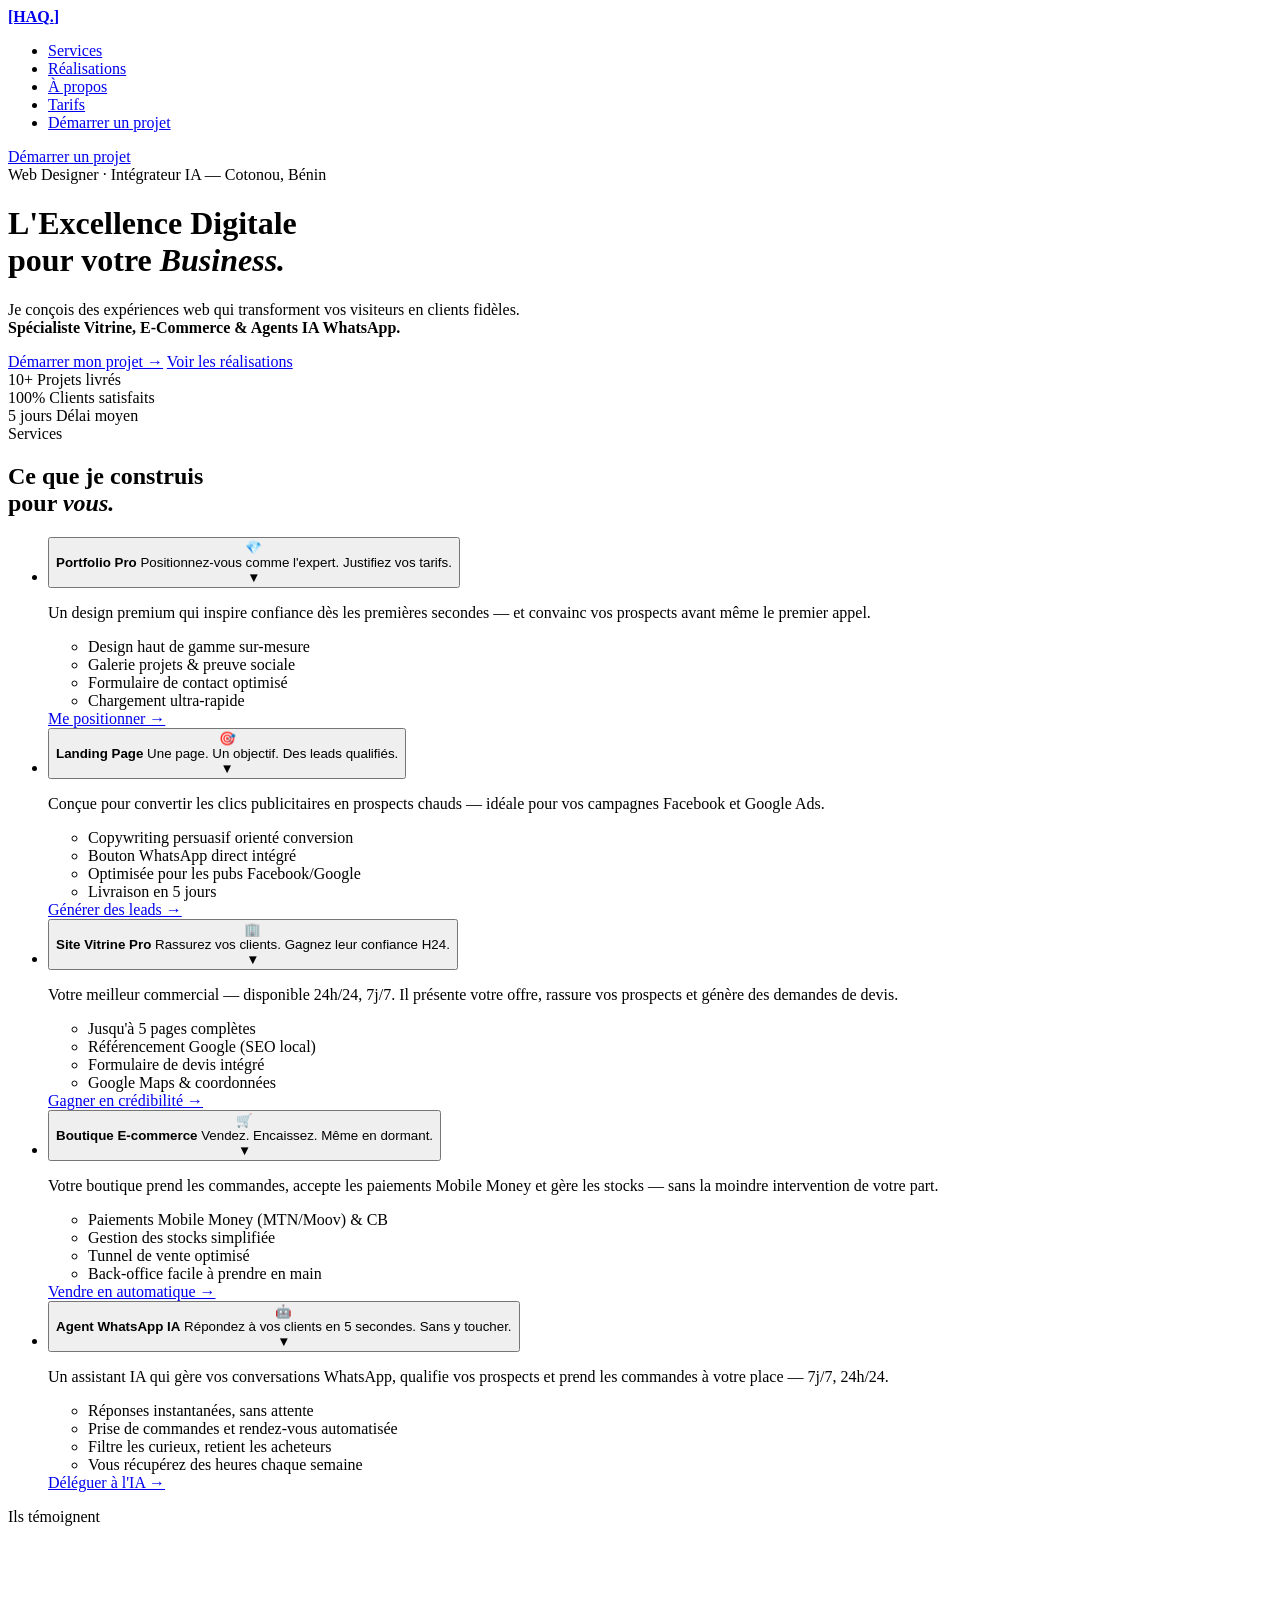
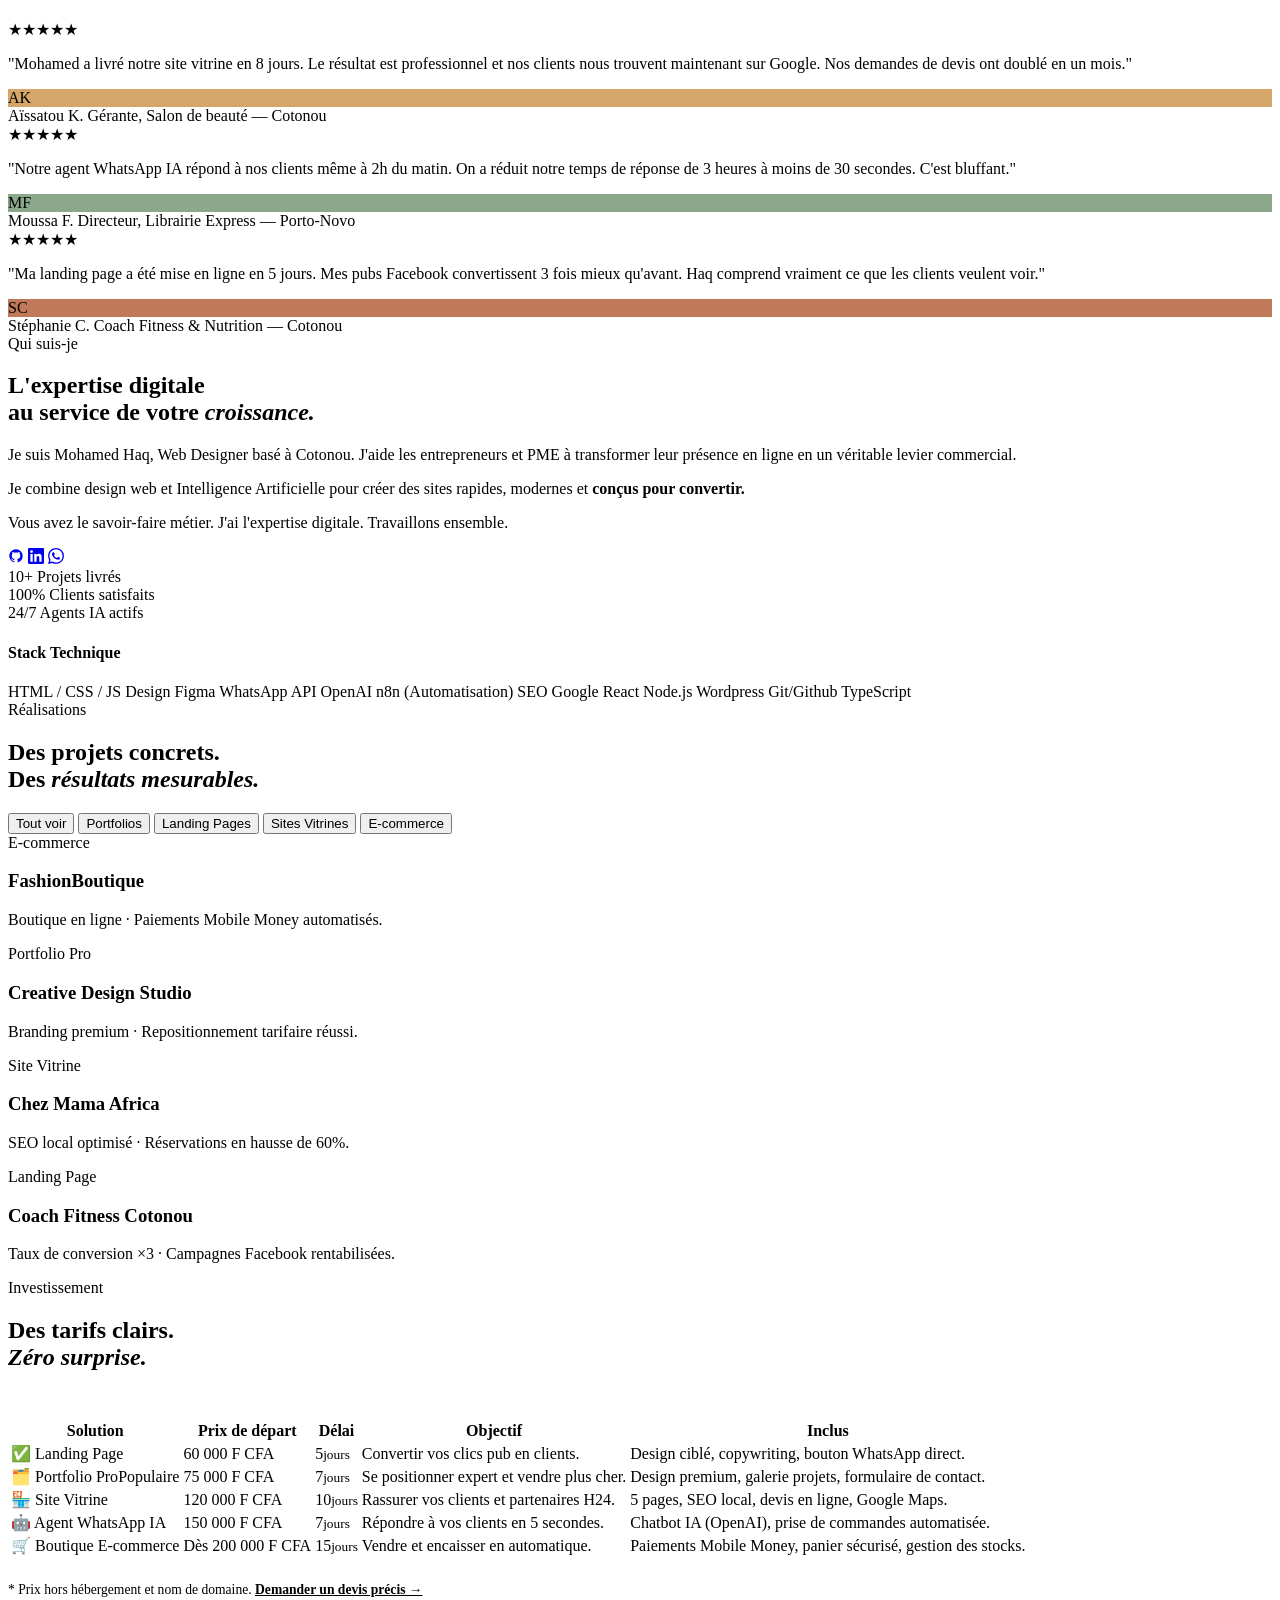
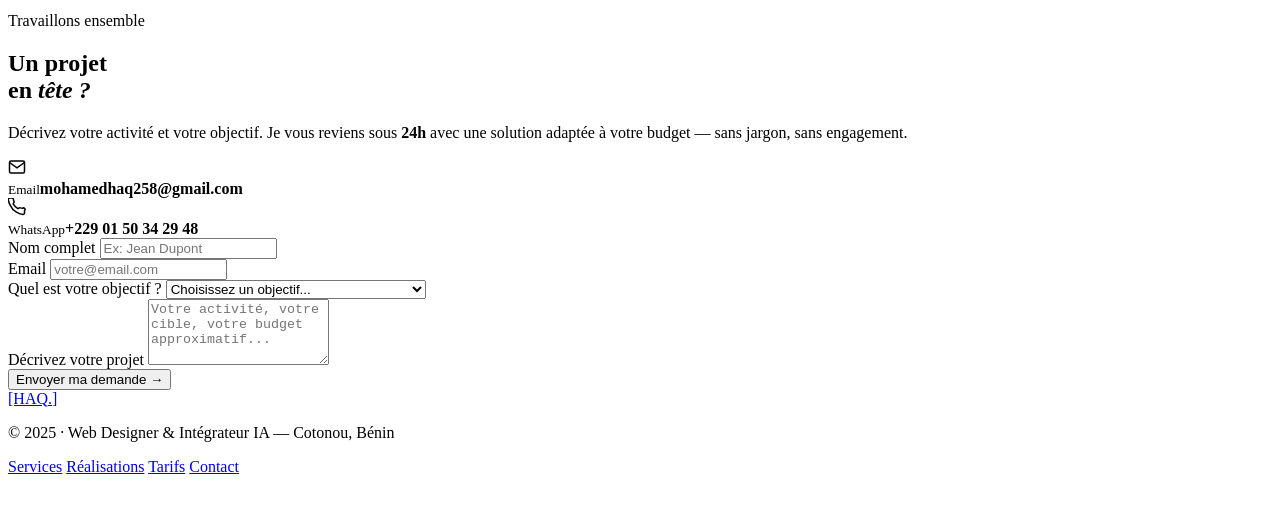
==== commit bfb0c375: "Séparation du css et du javascript" ====
--- a/my-portfolio.html
+++ b/my-portfolio.html
@@ -13,274 +13,6 @@
 
 <link rel="preconnect" href="https://fonts.googleapis.com">
 <link href="https://fonts.googleapis.com/css2?family=Syne:wght@700;800&family=Outfit:wght@300;400;500;600&display=swap" rel="stylesheet">
-<style>
-  :root { --ink: #111008; --cream: #FAF6EE; --amber: #C8780A; --amber-light: #F0A030; --terra: #B34A22; --sage: #5C6B4A; --warm-grey: #E8E2D6; --text-muted: #6B6355; --white: #FFFFFF; }
-  *, *::before, *::after { box-sizing: border-box; margin: 0; padding: 0; }
-  html { scroll-behavior: smooth; }
-  body { font-family: 'Outfit', sans-serif; background: var(--cream); color: var(--ink); overflow-x: hidden; line-height: 1.6; }
-  h1, h2, h3, .logo { font-family: 'Syne', sans-serif; }
-  body::before { content: ''; position: fixed; inset: 0; background-image: url("data:image/svg+xml,%3Csvg viewBox='0 0 512 512' xmlns='http://www.w3.org/2000/svg'%3E%3Cfilter id='n'%3E%3CfeTurbulence type='fractalNoise' baseFrequency='0.75' numOctaves='4' stitchTiles='stitch'/%3E%3C/filter%3E%3Crect width='100%25' height='100%25' filter='url(%23n)' opacity='0.03'/%3E%3C/svg%3E"); pointer-events: none; z-index: 9999; opacity: 0.4; }
-
-  /* NAV */
-  nav { position: fixed; top: 0; width: 100%; padding: 1rem 5%; background: rgba(250,246,238,0.92); border-bottom: 1px solid rgba(0,0,0,0.05); backdrop-filter: blur(15px); display: flex; align-items: center; justify-content: space-between; z-index: 1000; }
-  .logo { font-size: 1.5rem; font-weight: 800; color: var(--ink); text-decoration: none; position: relative; z-index: 1001; }
-  .logo span { color: var(--amber); }
-  .lien { list-style: none; display: flex; gap: 2rem; align-items: center; }
-  .lien li a { text-decoration: none; font-size: 0.95rem; font-weight: 500; color: var(--text-muted); transition: 0.3s; }
-  .lien li a:hover { color: var(--amber); }
-  .btn-nav { padding: 0.6rem 1.2rem; border-radius: 30px; font-size: 0.9rem; font-weight: 600; color: white; background: var(--ink); border: none; cursor: pointer; transition: 0.3s; text-decoration: none; }
-  .btn-nav:hover { background: var(--amber); }
-  .menu-burger { display: none; flex-direction: column; gap: 5px; cursor: pointer; z-index: 1001; }
-  .menu-burger span { width: 25px; height: 3px; background: var(--ink); transition: 0.3s; border-radius: 2px; }
-  .mobile-only { display: none; }
-
-  /* HERO — simplifié, centré, premium */
-  .hero {
-    padding: 9rem 5% 6rem;
-    text-align: center;
-    position: relative;
-    overflow: hidden;
-  }
-  .hero-bg-circle {
-    position: absolute;
-    left: 50%; top: -10%;
-    transform: translateX(-50%);
-    width: 80vw; height: 70vw;
-    border-radius: 50%;
-    background: radial-gradient(circle, rgba(200,120,10,0.1) 0%, rgba(200,120,10,0.03) 50%, transparent 70%);
-    pointer-events: none;
-  }
-  .hero-content { position: relative; max-width: 800px; margin: 0 auto; }
-  .hero h1 { font-size: clamp(2.4rem, 5vw, 4rem); font-weight: 800; line-height: 1.12; margin-bottom: 1.2rem; }
-  .hero h1 em { font-style: normal; color: var(--amber); }
-  .hero-sub { font-size: 1.1rem; color: var(--text-muted); max-width: 54ch; margin: 0 auto 2.5rem; line-height: 1.75; }
-  .hero-actions { display: flex; gap: 1.2rem; align-items: center; justify-content: center; flex-wrap: wrap; margin-bottom: 3.5rem; }
-  .btn-primary { background: var(--ink); color: var(--cream); padding: 1rem 2rem; border-radius: 3rem; font-weight: 600; text-decoration: none; display: inline-flex; align-items: center; gap: 0.5rem; transition: 0.3s; font-size: 0.97rem; }
-  .btn-primary:hover { background: var(--amber); transform: translateY(-3px); }
-  .btn-secondary { color: var(--ink); font-weight: 600; text-decoration: none; display: inline-flex; align-items: center; gap: 0.5rem; font-size: 0.97rem; border-bottom: 2px solid rgba(0,0,0,0.12); padding-bottom: 2px; transition: 0.3s; }
-  .btn-secondary:hover { border-color: var(--amber); color: var(--amber); }
-
-  /* HERO STATS STRIP */
-  .hero-stats { display: flex; justify-content: center; gap: 0; border: 1px solid rgba(0,0,0,0.08); border-radius: 16px; overflow: hidden; max-width: 560px; margin: 0 auto; background: white; }
-  .hero-stat { flex: 1; padding: 1.2rem 1rem; border-right: 1px solid rgba(0,0,0,0.07); text-align: center; }
-  .hero-stat:last-child { border-right: none; }
-  .hero-stat-num { font-family: 'Syne', sans-serif; font-size: 1.7rem; font-weight: 800; color: var(--ink); display: block; line-height: 1; }
-  .hero-stat-label { font-size: 0.78rem; color: var(--text-muted); display: block; margin-top: 0.3rem; }
-
-  /* SECTIONS */
-  .section { padding: 6rem 5%; }
-  .section-label { color: var(--amber); font-weight: 700; text-transform: uppercase; font-size: 0.78rem; letter-spacing: 1.5px; margin-bottom: 0.8rem; }
-  .section-title { font-size: 2.4rem; font-weight: 800; line-height: 1.15; }
-  .section-title em { font-style: normal; color: var(--amber); }
-
-  /* SERVICES */
-  .services-header { margin-bottom: 3rem; }
-  .accordion-list { list-style: none; display: flex; flex-direction: column; gap: 0; }
-  .accordion-item { border-bottom: 1px solid rgba(0,0,0,0.08); transition: all 0.3s ease; }
-  .accordion-item:first-child { border-top: 1px solid rgba(0,0,0,0.08); }
-  .accordion-trigger { width: 100%; background: none; border: none; cursor: pointer; padding: 1.6rem 0; display: flex; align-items: center; gap: 1.2rem; text-align: left; transition: 0.25s; }
-  .accordion-icon-wrap { width: 52px; height: 52px; border-radius: 14px; background: var(--warm-grey); display: flex; align-items: center; justify-content: center; font-size: 1.4rem; flex-shrink: 0; transition: background 0.3s; }
-  .accordion-text { flex: 1; }
-  .accordion-text strong { display: block; font-family: 'Syne', sans-serif; font-size: 1.15rem; font-weight: 700; color: var(--ink); margin-bottom: 0.15rem; }
-  .accordion-text span { font-size: 0.9rem; color: var(--text-muted); }
-  .accordion-chevron { width: 24px; height: 24px; border-radius: 50%; border: 1.5px solid rgba(0,0,0,0.15); display: flex; align-items: center; justify-content: center; color: var(--text-muted); flex-shrink: 0; transition: transform 0.35s, border-color 0.3s, background 0.3s; font-size: 0.7rem; }
-  .accordion-body { display: grid; grid-template-rows: 0fr; transition: grid-template-rows 0.4s ease; overflow: hidden; }
-  .accordion-body-inner { overflow: hidden; padding: 0 0 0 4.2rem; }
-  .accordion-body-content { padding-bottom: 1.8rem; display: grid; grid-template-columns: 1fr auto; gap: 2rem; align-items: end; }
-  .accordion-body-content p { font-size: 0.95rem; color: var(--text-muted); max-width: 55ch; line-height: 1.7; }
-  .accordion-body-content ul { list-style: none; margin-top: 0.8rem; display: flex; flex-direction: column; gap: 0.4rem; }
-  .accordion-body-content ul li { font-size: 0.88rem; color: var(--text-muted); display: flex; align-items: center; gap: 0.5rem; }
-  .accordion-body-content ul li::before { content: '✓'; color: var(--amber); font-weight: 700; }
-  .accordion-price { text-align: right; flex-shrink: 0; }
-  .accordion-price a { display: inline-block; margin-top: 0.8rem; padding: 0.55rem 1.2rem; border-radius: 30px; background: var(--ink); color: white; font-size: 0.82rem; font-weight: 600; text-decoration: none; transition: 0.25s; }
-  .accordion-price a:hover { background: var(--amber); }
-  .accordion-item.active { border-color: var(--amber); border: 1.5px solid var(--amber); border-radius: 16px; padding: 0 1.5rem; margin: 0.5rem 0; background: rgba(200,120,10,0.02); }
-  .accordion-item.active .accordion-icon-wrap { background: rgba(200,120,10,0.12); }
-  .accordion-item.active .accordion-chevron { transform: rotate(180deg); border-color: var(--amber); background: var(--amber); color: white; }
-  .accordion-item.active .accordion-body { grid-template-rows: 1fr; }
-  .accordion-item:not(.active) { padding: 0; border-left: none; border-right: none; border-radius: 0; margin: 0; background: none; }
-  .accordion-item:not(.active):first-child { border-top: 1px solid rgba(0,0,0,0.08); }
-
-  /* PREUVES SOCIALES — nouvelle section */
-  .proof-section { background: var(--ink); padding: 5rem 5%; }
-  .proof-grid { display: grid; grid-template-columns: repeat(3, 1fr); gap: 2rem; margin-top: 3rem; }
-  .proof-card { background: rgba(255,255,255,0.05); border: 1px solid rgba(255,255,255,0.08); border-radius: 18px; padding: 2rem; }
-  .proof-stars { color: var(--amber); font-size: 0.9rem; margin-bottom: 1rem; letter-spacing: 2px; }
-  .proof-text { font-size: 0.95rem; color: rgba(255,255,255,0.75); line-height: 1.75; margin-bottom: 1.5rem; font-style: italic; }
-  .proof-author { display: flex; align-items: center; gap: 0.8rem; }
-  .proof-avatar { width: 40px; height: 40px; border-radius: 50%; display: flex; align-items: center; justify-content: center; font-size: 0.72rem; font-weight: 700; color: white; flex-shrink: 0; }
-  .proof-name { font-size: 0.88rem; font-weight: 700; color: white; display: block; }
-  .proof-role { font-size: 0.78rem; color: rgba(255,255,255,0.45); display: block; }
-  .proof-section .section-label { color: var(--amber); }
-  .proof-section .section-title { color: white; max-width: 30ch; }
-
-  /* ABOUT */
-  .about-section { background: var(--warm-grey); display: grid; grid-template-columns: 1fr 1fr; gap: 6rem; align-items: start; }
-  .about-left { display: flex; flex-direction: column; gap: 1.5rem; }
-  .about-left p { font-size: 1rem; color: var(--text-muted); line-height: 1.8; }
-  .about-socials { display: flex; gap: 0.8rem; margin-top: 0.5rem; }
-  .about-social-btn { width: 42px; height: 42px; border-radius: 50%; border: 1.5px solid rgba(0,0,0,0.12); background: transparent; display: flex; align-items: center; justify-content: center; cursor: pointer; text-decoration: none; color: var(--ink); transition: 0.25s; }
-  .about-social-btn:hover { border-color: var(--amber); color: var(--amber); background: rgba(200,120,10,0.06); }
-  .about-right { display: flex; flex-direction: column; gap: 2.5rem; }
-  .about-stats { display: grid; grid-template-columns: repeat(3, 1fr); gap: 1rem; }
-  .about-stat { text-align: center; }
-  .about-stat-number { font-family: 'Syne', sans-serif; font-size: 2.8rem; font-weight: 800; color: var(--ink); line-height: 1; display: block; }
-  .about-stat-label { font-size: 0.82rem; color: var(--text-muted); margin-top: 0.4rem; display: block; }
-  .about-tech-box { background: white; border-radius: 20px; padding: 1.8rem 2rem; border: 1px solid rgba(0,0,0,0.06); }
-  .about-tech-box h4 { font-family: 'Syne', sans-serif; font-size: 1rem; font-weight: 700; color: var(--ink); margin-bottom: 1.2rem; }
-  .tech-tags { display: flex; flex-wrap: wrap; gap: 0.5rem; }
-  .tech-tag { padding: 0.4rem 0.9rem; border-radius: 30px; border: 1.5px solid rgba(0,0,0,0.1); font-size: 0.82rem; font-weight: 500; color: var(--ink); background: var(--cream); transition: 0.2s; }
-  .tech-tag:hover { border-color: var(--amber); color: var(--amber); }
-
-  /* PORTFOLIO */
-  .portfolio-section { background: var(--cream); }
-  .filter-tabs { display: flex; gap: 0.6rem; flex-wrap: wrap; margin: 2.5rem 0 3rem; }
-  .filter-tab { padding: 0.55rem 1.3rem; border-radius: 30px; border: 1.5px solid rgba(0,0,0,0.12); background: transparent; font-family: 'Outfit', sans-serif; font-size: 0.9rem; font-weight: 500; color: var(--text-muted); cursor: pointer; transition: 0.25s; }
-  .filter-tab:hover { border-color: var(--amber); color: var(--amber); }
-  .filter-tab.active { background: var(--ink); color: white; border-color: var(--ink); }
-  .projects-grid { display: grid; grid-template-columns: repeat(2, 1fr); gap: 2.5rem; }
-  .project-card { cursor: pointer; transition: transform 0.3s ease; }
-  .project-card:hover { transform: translateY(-6px); }
-  .project-card[data-hidden="true"] { display: none; }
-  .laptop-frame { position: relative; width: 100%; }
-  .laptop-body { background: #1a1a1a; border-radius: 12px 12px 0 0; padding: 8px 8px 0; box-shadow: 0 20px 50px rgba(0,0,0,0.15); }
-  .laptop-topbar { display: flex; align-items: center; gap: 5px; padding: 6px 8px; background: #2a2a2a; border-radius: 6px 6px 0 0; }
-  .laptop-dot { width: 7px; height: 7px; border-radius: 50%; }
-  .laptop-dot:nth-child(1) { background: #ff5f57; } .laptop-dot:nth-child(2) { background: #febc2e; } .laptop-dot:nth-child(3) { background: #28c840; }
-  .laptop-screen { background: #f5f5f5; border-radius: 0 0 4px 4px; overflow: hidden; aspect-ratio: 16/10; display: flex; align-items: center; justify-content: center; position: relative; }
-  .laptop-base { background: #2a2a2a; height: 14px; border-radius: 0 0 6px 6px; position: relative; }
-  .laptop-base::after { content: ''; position: absolute; bottom: 0; left: 50%; transform: translateX(-50%); width: 30%; height: 4px; background: #1a1a1a; border-radius: 0 0 4px 4px; }
-  .screen-ecommerce { background: white; width: 100%; height: 100%; display: flex; flex-direction: column; }
-  .screen-nav { background: #111; height: 12%; display: flex; align-items: center; padding: 0 5%; gap: 6%; }
-  .screen-nav-dot { width: 6%; height: 4px; background: rgba(255,255,255,0.3); border-radius: 2px; }
-  .screen-nav-dot:first-child { background: rgba(255,255,255,0.7); width: 10%; }
-  .screen-products { display: grid; grid-template-columns: repeat(3, 1fr); gap: 3%; padding: 4%; flex: 1; }
-  .screen-product { background: #f0f0f0; border-radius: 4px; display: flex; align-items: center; justify-content: center; }
-  .screen-product::after { content: ''; width: 40%; aspect-ratio: 2/3; background: #d0d0d0; border-radius: 2px; }
-  .screen-portfolio { background: white; width: 100%; height: 100%; display: flex; flex-direction: column; }
-  .screen-port-nav { height: 10%; background: #f8f8f8; border-bottom: 1px solid #eee; display: flex; align-items: center; padding: 0 5%; gap: 6%; }
-  .screen-port-dot { width: 8%; height: 3px; background: #ddd; border-radius: 2px; }
-  .screen-port-body { flex: 1; display: grid; grid-template-columns: 1fr 1fr; }
-  .screen-port-left { padding: 6%; display: flex; flex-direction: column; justify-content: center; gap: 6%; }
-  .screen-port-title { height: 8px; width: 70%; background: #111; border-radius: 2px; }
-  .screen-port-sub { height: 5px; width: 90%; background: #eee; border-radius: 2px; }
-  .screen-port-sub2 { height: 5px; width: 75%; background: #eee; border-radius: 2px; }
-  .screen-port-btn { height: 14px; width: 35%; background: #111; border-radius: 10px; margin-top: 4%; }
-  .screen-port-right { display: grid; grid-template-columns: 1fr 1fr; gap: 3%; padding: 4%; background: #f9f9f9; }
-  .screen-port-img { background: #ddd; border-radius: 3px; }
-  .screen-vitrine { background: white; width: 100%; height: 100%; display: flex; flex-direction: column; }
-  .screen-vit-hero { flex: 0 0 45%; background: linear-gradient(135deg, #C8780A22, #FAF6EE); display: flex; align-items: center; padding: 6%; gap: 6%; }
-  .screen-vit-text { display: flex; flex-direction: column; gap: 5px; flex: 1; }
-  .screen-vit-t1 { height: 8px; width: 60%; background: #C8780A; border-radius: 2px; }
-  .screen-vit-t2 { height: 5px; width: 80%; background: #ccc; border-radius: 2px; }
-  .screen-vit-t3 { height: 5px; width: 65%; background: #ccc; border-radius: 2px; }
-  .screen-vit-img { width: 35%; aspect-ratio: 1; background: #ddd; border-radius: 6px; }
-  .screen-vit-cards { flex: 1; display: grid; grid-template-columns: repeat(3,1fr); gap: 3%; padding: 4%; }
-  .screen-vit-card { background: #f5f5f5; border-radius: 4px; }
-  .screen-landing { background: white; width: 100%; height: 100%; display: flex; flex-direction: column; }
-  .screen-land-hero { flex: 0 0 55%; background: #111; display: flex; flex-direction: column; align-items: center; justify-content: center; gap: 6px; padding: 6%; }
-  .screen-land-t { height: 9px; width: 55%; background: white; border-radius: 2px; }
-  .screen-land-s { height: 5px; width: 70%; background: rgba(255,255,255,0.3); border-radius: 2px; }
-  .screen-land-btn { height: 14px; width: 25%; background: var(--amber); border-radius: 10px; margin-top: 4px; }
-  .screen-land-bottom { flex: 1; display: grid; grid-template-columns: repeat(3,1fr); gap: 3%; padding: 4%; }
-  .screen-land-feat { background: #f5f5f5; border-radius: 4px; }
-  .project-info { padding: 1.2rem 0.5rem 0; }
-  .project-tag { display: inline-block; font-size: 0.72rem; font-weight: 700; text-transform: uppercase; letter-spacing: 0.5px; color: var(--amber); margin-bottom: 0.4rem; }
-  .project-info h3 { font-size: 1.05rem; font-weight: 700; color: var(--ink); margin-bottom: 0.2rem; }
-  .project-info p { font-size: 0.85rem; color: var(--text-muted); }
-
-  /* TARIFS */
-  .pricing-table-wrap { margin-top: 3rem; border-radius: 16px; overflow-x: auto; border: 1px solid rgba(0,0,0,0.1); }
-  .pricing-table { width: 100%; border-collapse: collapse; font-size: 0.93rem; min-width: 650px; }
-  .pricing-table thead tr { background: var(--ink); color: white; }
-  .pricing-table thead th { padding: 1.1rem 1.4rem; text-align: left; font-family: 'Syne', sans-serif; font-size: 0.88rem; font-weight: 700; letter-spacing: 0.3px; white-space: nowrap; }
-  .pricing-table tbody tr { border-bottom: 1px solid rgba(0,0,0,0.07); transition: background 0.2s; }
-  .pricing-table tbody tr:hover { background: rgba(200,120,10,0.04); }
-  .pricing-table tbody tr.highlight { background: rgba(200,120,10,0.06); }
-  .pricing-table td { padding: 1.3rem 1.4rem; vertical-align: top; color: var(--ink); line-height: 1.5; }
-  .pricing-table td:first-child { font-family: 'Syne', sans-serif; font-weight: 700; font-size: 0.95rem; white-space: nowrap; }
-  .pricing-price { font-family: 'Syne', sans-serif; font-weight: 800; font-size: 1rem; color: var(--ink); text-decoration: underline; text-decoration-color: var(--amber); text-underline-offset: 3px; white-space: nowrap; }
-  .pricing-delay { font-weight: 700; font-size: 1.1rem; text-align: center; }
-  .pricing-delay small { display: block; font-size: 0.72rem; font-weight: 400; color: var(--text-muted); }
-  .badge-pop { display: inline-block; background: var(--amber); color: white; font-size: 0.65rem; font-weight: 700; padding: 0.15rem 0.5rem; border-radius: 20px; margin-left: 0.4rem; vertical-align: middle; text-transform: uppercase; letter-spacing: 0.3px; }
-
-  /* CONTACT */
-  .contact-section { background: var(--warm-grey); }
-  .contact-grid { display: grid; grid-template-columns: 1fr 1.1fr; gap: 6rem; align-items: start; }
-  .contact-left { display: flex; flex-direction: column; gap: 2rem; }
-  .contact-left p { font-size: 1rem; color: var(--text-muted); line-height: 1.75; max-width: 40ch; }
-  .contact-infos { display: flex; flex-direction: column; gap: 1rem; }
-  .contact-info-item { display: flex; align-items: center; gap: 1rem; }
-  .contact-info-icon { width: 44px; height: 44px; background: white; border-radius: 12px; display: flex; align-items: center; justify-content: center; color: var(--ink); flex-shrink: 0; border: 1px solid rgba(0,0,0,0.06); }
-  .contact-info-text small { display: block; font-size: 0.78rem; color: var(--text-muted); margin-bottom: 0.1rem; }
-  .contact-info-text strong { font-size: 0.95rem; font-weight: 700; color: var(--ink); }
-  .contact-form-card { background: white; border-radius: 24px; padding: 2.5rem; border: 1px solid rgba(0,0,0,0.07); box-shadow: 0 8px 30px rgba(0,0,0,0.04); }
-  .form-row { display: grid; grid-template-columns: 1fr 1fr; gap: 1.2rem; margin-bottom: 1.2rem; }
-  .form-group { display: flex; flex-direction: column; gap: 0.45rem; margin-bottom: 1.2rem; }
-  .form-group:last-of-type { margin-bottom: 1.5rem; }
-  .form-group label { font-size: 0.88rem; font-weight: 600; color: var(--ink); }
-  input, select, textarea { padding: 0.85rem 1rem; border: 1.5px solid rgba(0,0,0,0.1); border-radius: 10px; font-family: 'Outfit', sans-serif; font-size: 0.92rem; color: var(--ink); background: var(--cream); outline: none; transition: border-color 0.2s; width: 100%; }
-  input::placeholder, textarea::placeholder { color: #bbb; }
-  input:focus, select:focus, textarea:focus { border-color: var(--amber); background: white; }
-  .btn-contact-submit { width: 100%; padding: 1rem; background: var(--ink); color: white; border: none; border-radius: 12px; font-family: 'Outfit', sans-serif; font-size: 1rem; font-weight: 700; cursor: pointer; transition: 0.3s; letter-spacing: 0.3px; }
-  .btn-contact-submit:hover { background: var(--amber); }
-
-  /* WHATSAPP + FOOTER */
-  .whatsapp-float { position: fixed; width: 60px; height: 60px; bottom: 30px; right: 30px; background-color: #25d366; color: #FFF; border-radius: 50px; text-align: center; font-size: 30px; box-shadow: 0px 4px 15px rgba(37,211,102,0.4); z-index: 1000; display: flex; align-items: center; justify-content: center; transition: transform 0.3s ease; }
-  .whatsapp-float:hover { transform: scale(1.1); }
-  footer { background: var(--ink); color: rgba(255,255,255,0.5); padding: 4rem 5%; text-align: center; }
-  .footer-logo { font-size: 1.5rem; color: white; text-decoration: none; display: block; margin-bottom: 1rem; font-family: 'Syne', sans-serif; font-weight: 800; }
-  .footer-links { display: flex; justify-content: center; gap: 2rem; margin-top: 1.5rem; flex-wrap: wrap; }
-  .footer-links a { color: rgba(255,255,255,0.4); text-decoration: none; font-size: 0.85rem; transition: color 0.2s; }
-  .footer-links a:hover { color: var(--amber); }
-
-  @keyframes float { 0%, 100% { transform: translateY(0); } 50% { transform: translateY(-12px); } }
-  .reveal { opacity: 0; transform: translateY(28px); transition: 0.7s ease-out; }
-  .reveal.visible { opacity: 1; transform: translateY(0); }
-
-  @media (max-width: 900px) {
-    .btn-nav.desktop-only { display: none; }
-    .menu-burger { display: flex; }
-    .lien { position: absolute; top: 100%; left: 0; width: 100%; background: var(--cream); flex-direction: column; align-items: stretch; gap: 0; border-bottom: 1px solid rgba(0,0,0,0.1); box-shadow: 0 10px 20px rgba(0,0,0,0.05); max-height: 0; overflow: hidden; transition: max-height 0.3s ease; }
-    .lien.active { max-height: 400px; }
-    .lien li { text-align: center; }
-    .lien li a { display: block; padding: 1.2rem; border-top: 1px solid rgba(0,0,0,0.05); }
-    .mobile-only { display: block; background: var(--ink); }
-    .mobile-only a { color: white !important; font-weight: 600; }
-    .menu-burger.active span:nth-child(1) { transform: translateY(8px) rotate(45deg); }
-    .menu-burger.active span:nth-child(2) { opacity: 0; }
-    .menu-burger.active span:nth-child(3) { transform: translateY(-8px) rotate(-45deg); }
-    .section { padding: 4rem 5%; }
-    .section-title { font-size: 2rem; }
-    .hero { padding: 8rem 5% 4rem; }
-    .hero-stats { flex-direction: column; max-width: 100%; border: none; gap: 0; }
-    .hero-stat { border-right: none; border-bottom: 1px solid rgba(0,0,0,0.07); }
-    .hero-stat:last-child { border-bottom: none; }
-    .about-section { grid-template-columns: 1fr; gap: 3rem; text-align: center; }
-    .about-socials { justify-content: center; }
-    .about-stats { grid-template-columns: repeat(3,1fr); }
-    .about-stat-number { font-size: 2.2rem; }
-    .accordion-trigger { padding: 1.2rem 0; gap: 1rem; }
-    .accordion-icon-wrap { width: 45px; height: 45px; font-size: 1.2rem; }
-    .accordion-body-inner { padding: 0 0 0 0.5rem; }
-    .accordion-body-content { grid-template-columns: 1fr; gap: 1.5rem; }
-    .accordion-price { text-align: left; }
-    .accordion-item.active { padding: 0 1rem; }
-    .filter-tabs { justify-content: center; margin: 1.5rem 0 2.5rem; }
-    .projects-grid { grid-template-columns: 1fr; gap: 2rem; }
-    .proof-grid { grid-template-columns: 1fr; }
-    .pricing-table-wrap { border-radius: 10px; }
-    .pricing-table td { font-size: 0.85rem; padding: 1rem; }
-    .contact-grid { grid-template-columns: 1fr; gap: 3rem; text-align: center; }
-    .contact-left p { max-width: 100%; }
-    .contact-infos { align-items: center; text-align: left; }
-    .contact-info-item { width: 100%; max-width: 300px; margin: 0 auto; }
-    .form-row { grid-template-columns: 1fr; }
-    .contact-form-card { padding: 1.5rem; }
-    .whatsapp-float { width: 50px; height: 50px; bottom: 20px; right: 20px; }
-    .whatsapp-float svg { width: 25px; height: 25px; }
-  }
-</style>
 </head>
 <body>
 
@@ -781,50 +513,5 @@
   <a href="https://wa.me/2290150342948?text=Bonjour%20Mohamed,%20je%20souhaite%20discuter%20d'un%20projet%20web" class="whatsapp-float" target="_blank" aria-label="Contactez-moi sur WhatsApp">
     <svg viewBox="0 0 24 24" width="30" height="30" fill="white"><path d="M17.472 14.382c-.297-.149-1.758-.867-2.03-.967-.273-.099-.471-.148-.67.15-.197.297-.767.966-.94 1.164-.173.199-.347.223-.644.075-.297-.15-1.255-.463-2.39-1.475-.883-.788-1.48-1.761-1.653-2.059-.173-.297-.018-.458.13-.606.134-.133.298-.347.446-.52.149-.174.198-.298.298-.497.099-.198.05-.371-.025-.52-.075-.149-.669-1.612-.916-2.207-.242-.579-.487-.5-.669-.51-.173-.008-.371-.01-.57-.01-.198 0-.52.074-.792.372-.272.297-1.04 1.016-1.04 2.479 0 1.462 1.065 2.875 1.213 3.074.149.198 2.096 3.2 5.077 4.487.709.306 1.262.489 1.694.625.712.227 1.36.195 1.871.118.571-.085 1.758-.719 2.006-1.413.248-.694.248-1.289.173-1.413-.074-.124-.272-.198-.57-.347m-5.421 7.403h-.004a9.87 9.87 0 01-5.031-1.378l-.361-.214-3.741.982.998-3.648-.235-.374a9.86 9.86 0 01-1.51-5.26c.001-5.45 4.436-9.884 9.888-9.884 2.64 0 5.122 1.03 6.988 2.898a9.825 9.825 0 012.893 6.994c-.003 5.45-4.437 9.884-9.885 9.884m8.413-18.297A11.815 11.815 0 0012.05 0C5.495 0 .16 5.335.157 11.892c0 2.096.547 4.142 1.588 5.945L.057 24l6.305-1.654a11.882 11.882 0 005.683 1.448h.005c6.554 0 11.89-5.335 11.893-11.893a11.821 11.821 0 00-3.48-8.413z"/></svg>
   </a>
-
-  <script>
-    const observer = new IntersectionObserver((entries) => {
-      entries.forEach(entry => { if (entry.isIntersecting) entry.target.classList.add('visible'); });
-    }, { threshold: 0.1 });
-    document.querySelectorAll('.reveal').forEach(el => observer.observe(el));
-
-    document.querySelectorAll('.filter-tab').forEach(tab => {
-      tab.addEventListener('click', () => {
-        document.querySelectorAll('.filter-tab').forEach(t => t.classList.remove('active'));
-        tab.classList.add('active');
-        const filter = tab.dataset.filter;
-        document.querySelectorAll('.project-card').forEach(card => {
-          const show = filter === 'tous' || card.dataset.category === filter;
-          card.style.display = show ? 'block' : 'none';
-        });
-      });
-    });
-
-    document.querySelectorAll('.accordion-trigger').forEach(trigger => {
-      trigger.addEventListener('click', () => {
-        const item = trigger.closest('.accordion-item');
-        const isActive = item.classList.contains('active');
-        document.querySelectorAll('.accordion-item').forEach(i => {
-          i.classList.remove('active');
-          i.querySelector('.accordion-trigger').setAttribute('aria-expanded', 'false');
-        });
-        if (!isActive) { item.classList.add('active'); trigger.setAttribute('aria-expanded', 'true'); }
-      });
-    });
-
-    const menuBtn = document.getElementById('mobile-menu-btn');
-    const navLinks = document.getElementById('nav-links');
-    menuBtn.addEventListener('click', () => {
-      menuBtn.classList.toggle('active');
-      navLinks.classList.toggle('active');
-    });
-    document.querySelectorAll('.lien li a').forEach(link => {
-      link.addEventListener('click', () => { menuBtn.classList.remove('active'); navLinks.classList.remove('active'); });
-    });
-
-    document.getElementById('contact-form').addEventListener('submit', function() {
-      document.getElementById('submit-btn').textContent = 'Envoi en cours...';
-    });
-  </script>
 </body>
-</html>+</html>
